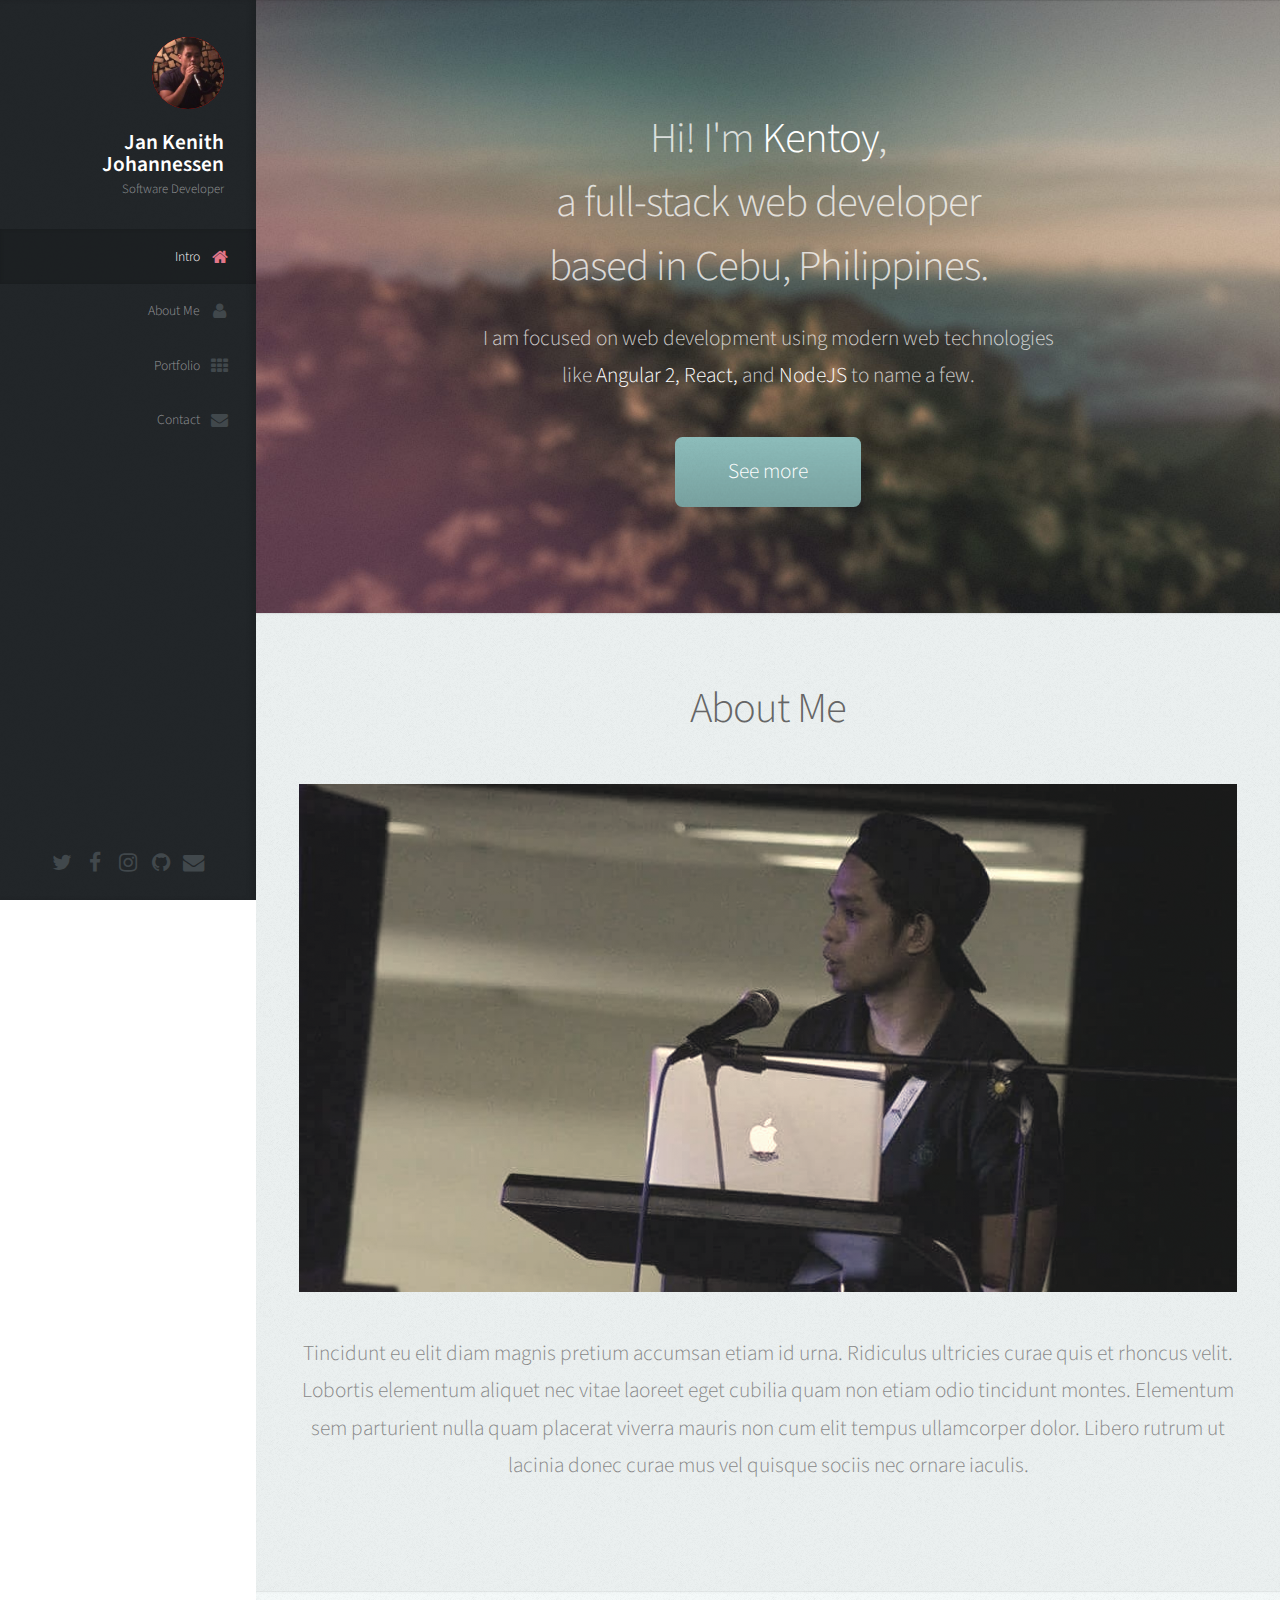
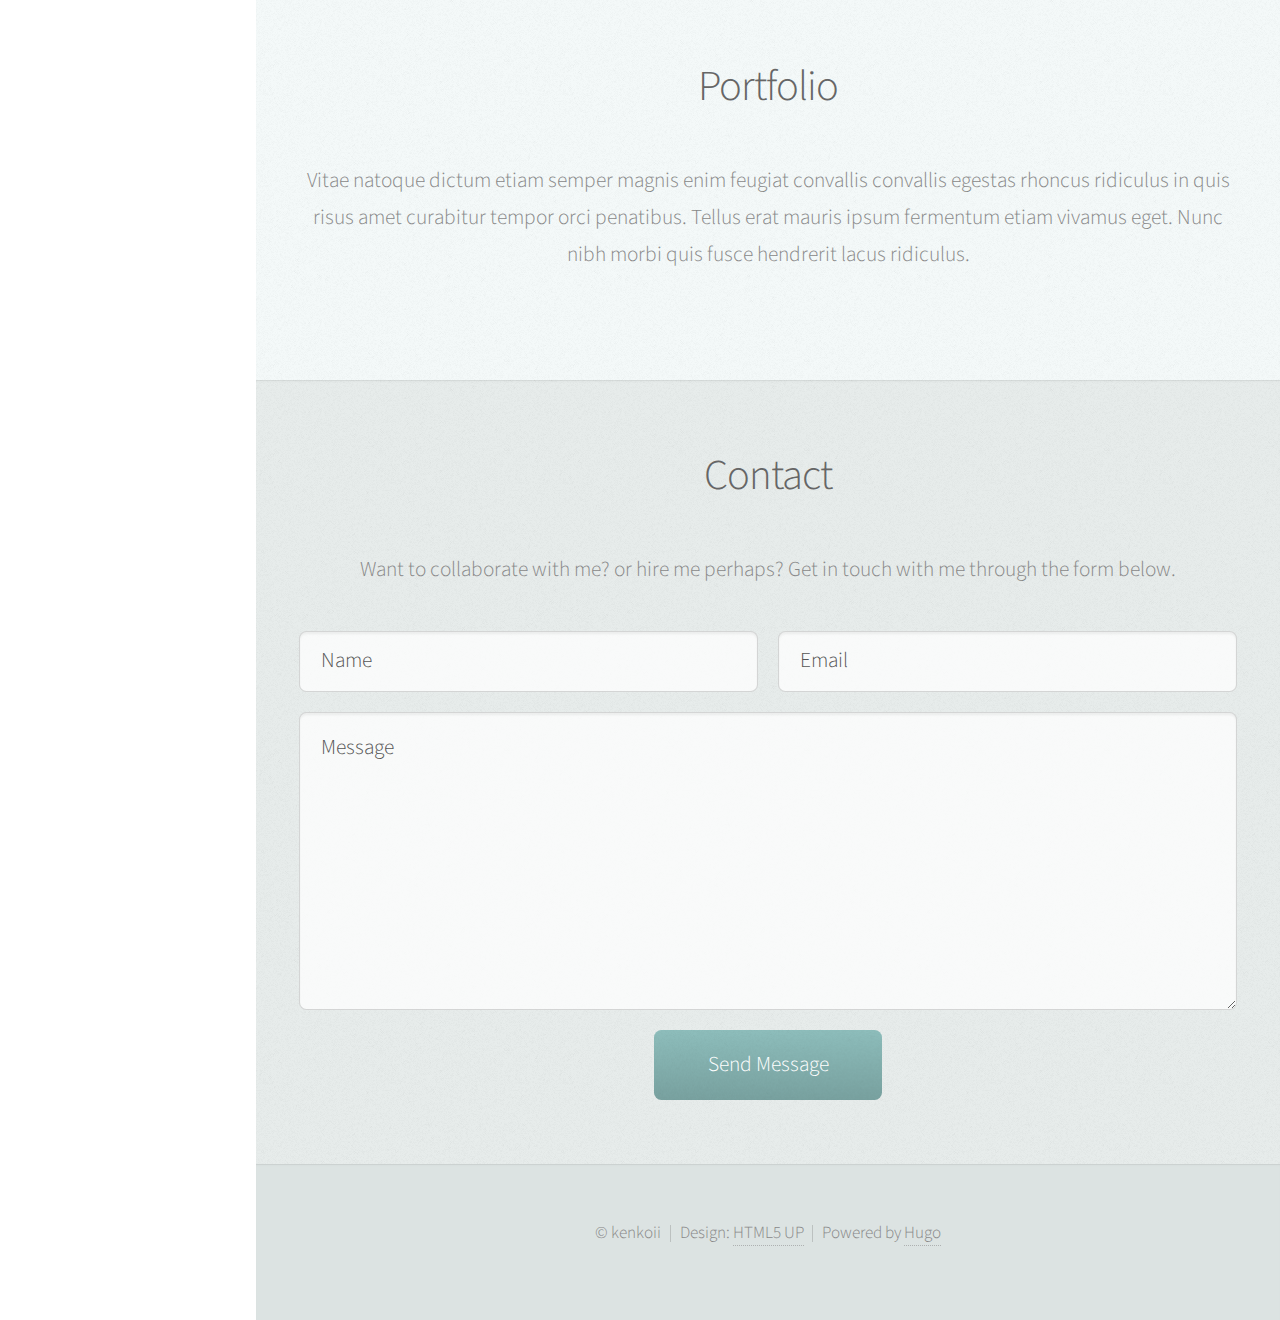
==== index.html @ 103a2506 "added views" ====
<!DOCTYPE HTML>

<html>
	<head>
	<meta name="generator" content="Hugo 0.21" />
		<title>Jan Kenith Johannessen</title>
		<meta charset="utf-8" />
		<meta name="viewport" content="width=device-width, initial-scale=1" />
		
		<link rel="stylesheet" href="/css/main.css" />
		
		
	</head>
	<body>

		
			<div id="header">

				<div class="top">

					
						<div id="logo">
							<span class="image avatar48"><img src="img/avatar.jpg" alt="" /></span>
							<h1 id="title">Jan Kenith Johannessen</h1>
							<p>Software Developer</p>
						</div>

					
						<nav id="nav">
							
							<ul>
								<li><a href="#top" id="top-link" class="skel-layers-ignoreHref"><span class="icon fa-home">Intro</span></a></li>
								<li><a href="#about" id="about-link" class="skel-layers-ignoreHref"><span class="icon fa-user">About Me</span></a></li>
								<li><a href="#portfolio" id="portfolio-link" class="skel-layers-ignoreHref"><span class="icon fa-th">Portfolio</span></a></li>
								<li><a href="#contact" id="contact-link" class="skel-layers-ignoreHref"><span class="icon fa-envelope">Contact</span></a></li>
								
							</ul>
						</nav>

				</div>

				<div class="bottom">

					
						<ul class="icons">
              
              <li><a href="https://www.twitter.com/kenkoii" class="icon fa-twitter"><span class="label">twitter</span></a></li>
              
              <li><a href="https://www.facebook.com/kenkoii" class="icon fa-facebook"><span class="label">facebook</span></a></li>
              
              <li><a href="https://www.instagram.com/kenkoii" class="icon fa-instagram"><span class="label">instagram</span></a></li>
              
              <li><a href="https://www.github.com/kenkoii" class="icon fa-github"><span class="label">github</span></a></li>
              
              <li><a href="mailto:jankenith.johannessen@gmail.com" class="icon fa-envelope"><span class="label">email</span></a></li>
              
						</ul>

				</div>

			</div>

		
			<div id="main">

				
					<section id="top" class="one dark cover">
						<div class="container">

							<header>
								<h2 class="alt">Hi! I'm <strong>Kentoy</strong>,<br />
								a full-stack web developer<br />
								based in Cebu, Philippines.</h2>
								<p>I am focused on web development using modern web technologies<br />
								like <strong>Angular 2, React,</strong> and <strong>NodeJS</strong> to name a few.</p>
							</header>

							<footer>
								<a href="#about" class="button scrolly">See more</a>
							</footer>

						</div>
					</section>


				
					<section id="about" class="three">
						<div class="container">

							<header>
								<h2>About Me</h2>
							</header>

							<a href="#" class="image featured filtered"><img src="img/about_temp.jpg" alt="" /></a>

							<p>Tincidunt eu elit diam magnis pretium accumsan etiam id urna. Ridiculus
							ultricies curae quis et rhoncus velit. Lobortis elementum aliquet nec vitae
							laoreet eget cubilia quam non etiam odio tincidunt montes. Elementum sem
							parturient nulla quam placerat viverra mauris non cum elit tempus ullamcorper
							dolor. Libero rutrum ut lacinia donec curae mus vel quisque sociis nec
							ornare iaculis.</p>

						</div>
					</section>					

				
					<section id="portfolio" class="two">
						<div class="container">

							<header>
								<h2>Portfolio</h2>
							</header>

							<p>Vitae natoque dictum etiam semper magnis enim feugiat convallis convallis
							egestas rhoncus ridiculus in quis risus amet curabitur tempor orci penatibus.
							Tellus erat mauris ipsum fermentum etiam vivamus eget. Nunc nibh morbi quis
							fusce hendrerit lacus ridiculus.</p>


              <div class="row">
                <div class="4u 12u$(mobile)">
                  
                </div>

                <div class="4u 12u$(mobile)">
                  
                </div>

                <div class="4u 12u$(mobile)">
                  
                </div>
              </div>


						</div>
					</section>


				
					<section id="contact" class="four">
						<div class="container">

							<header>
								<h2>Contact</h2>
							</header>

							<p>Want to collaborate with me? or hire me perhaps? Get in touch with me through the form below.</p>

							<form method="post" action="#">
								<div class="row">
									<div class="6u 12u$(mobile)"><input type="text" name="name" placeholder="Name" /></div>
									<div class="6u$ 12u$(mobile)"><input type="text" name="email" placeholder="Email" /></div>
									<div class="12u$">
										<textarea name="message" placeholder="Message"></textarea>
									</div>
									<div class="12u$">
										<input type="submit" value="Send Message" />
									</div>
								</div>
							</form>

						</div>
					</section>

			</div>

		
			<div id="footer">

				
					<ul class="copyright">
						<li>&copy; kenkoii</li><li>Design: <a href="http://html5up.net">HTML5 UP</a></li><li>Powered by <a href="https://gohugo.io/">Hugo</a></li>
					</ul>

			</div>

		
			<script src="/js/jquery.min.js"></script>
			<script src="/js/jquery.scrolly.min.js"></script>
			<script src="/js/jquery.scrollzer.min.js"></script>
			<script src="/js/skel.min.js"></script>
			<script src="/js/util.js"></script>
			
			<script src="/js/main.js"></script>

	</body>
</html>
---- css/main.css ----
@import url("font-awesome.min.css");
@import url("https://fonts.googleapis.com/css?family=Source+Sans+Pro:300,300italic,400,600");

/*
	Prologue by HTML5 UP
	html5up.net | @ajlkn
	Free for personal and commercial use under the CCA 3.0 license (html5up.net/license)
*/

/* Reset */

	html, body, div, span, applet, object, iframe, h1, h2, h3, h4, h5, h6, p, blockquote, pre, a, abbr, acronym, address, big, cite, code, del, dfn, em, img, ins, kbd, q, s, samp, small, strike, strong, sub, sup, tt, var, b, u, i, center, dl, dt, dd, ol, ul, li, fieldset, form, label, legend, table, caption, tbody, tfoot, thead, tr, th, td, article, aside, canvas, details, embed, figure, figcaption, footer, header, hgroup, menu, nav, output, ruby, section, summary, time, mark, audio, video {
		margin: 0;
		padding: 0;
		border: 0;
		font-size: 100%;
		font: inherit;
		vertical-align: baseline;
	}

	article, aside, details, figcaption, figure, footer, header, hgroup, menu, nav, section {
		display: block;
	}

	body {
		line-height: 1;
	}

	ol, ul {
		list-style: none;
	}

	blockquote, q {
		quotes: none;
	}

	blockquote:before, blockquote:after, q:before, q:after {
		content: '';
		content: none;
	}

	table {
		border-collapse: collapse;
		border-spacing: 0;
	}

	body {
		-webkit-text-size-adjust: none;
	}

/* Box Model */

	*, *:before, *:after {
		-moz-box-sizing: border-box;
		-webkit-box-sizing: border-box;
		box-sizing: border-box;
	}

/* Containers */

	.container {
		margin-left: auto;
		margin-right: auto;
	}

	.container.\31 25\25 {
		width: 100%;
		max-width: 1750px;
		min-width: 1400px;
	}

	.container.\37 5\25 {
		width: 1050px;
	}

	.container.\35 0\25 {
		width: 700px;
	}

	.container.\32 5\25 {
		width: 350px;
	}

	.container {
		width: 1400px;
	}

	@media screen and (min-width: 961px) and (max-width: 1880px) {

		.container.\31 25\25 {
			width: 100%;
			max-width: 1500px;
			min-width: 1200px;
		}

		.container.\37 5\25 {
			width: 900px;
		}

		.container.\35 0\25 {
			width: 600px;
		}

		.container.\32 5\25 {
			width: 300px;
		}

		.container {
			width: 1200px;
		}

	}

	@media screen and (min-width: 961px) and (max-width: 1620px) {

		.container.\31 25\25 {
			width: 100%;
			max-width: 1200px;
			min-width: 960px;
		}

		.container.\37 5\25 {
			width: 720px;
		}

		.container.\35 0\25 {
			width: 480px;
		}

		.container.\32 5\25 {
			width: 240px;
		}

		.container {
			width: 960px;
		}

	}

	@media screen and (min-width: 961px) and (max-width: 1320px) {

		.container.\31 25\25 {
			width: 100%;
			max-width: 125%;
			min-width: 100%;
		}

		.container.\37 5\25 {
			width: 75%;
		}

		.container.\35 0\25 {
			width: 50%;
		}

		.container.\32 5\25 {
			width: 25%;
		}

		.container {
			width: 100%;
		}

	}

	@media screen and (max-width: 960px) {

		.container.\31 25\25 {
			width: 100%;
			max-width: 125%;
			min-width: 100%;
		}

		.container.\37 5\25 {
			width: 75%;
		}

		.container.\35 0\25 {
			width: 50%;
		}

		.container.\32 5\25 {
			width: 25%;
		}

		.container {
			width: 100%;
		}

	}

	@media screen and (max-width: 736px) {

		.container.\31 25\25 {
			width: 100%;
			max-width: 125%;
			min-width: 100%;
		}

		.container.\37 5\25 {
			width: 75%;
		}

		.container.\35 0\25 {
			width: 50%;
		}

		.container.\32 5\25 {
			width: 25%;
		}

		.container {
			width: 100% !important;
		}

	}

/* Grid */

	.row {
		border-bottom: solid 1px transparent;
		-moz-box-sizing: border-box;
		-webkit-box-sizing: border-box;
		box-sizing: border-box;
	}

	.row > * {
		float: left;
		-moz-box-sizing: border-box;
		-webkit-box-sizing: border-box;
		box-sizing: border-box;
	}

	.row:after, .row:before {
		content: '';
		display: block;
		clear: both;
		height: 0;
	}

	.row.uniform > * > :first-child {
		margin-top: 0;
	}

	.row.uniform > * > :last-child {
		margin-bottom: 0;
	}

	.row.\30 \25 > * {
		padding: 0px 0 0 0px;
	}

	.row.\30 \25 {
		margin: 0px 0 -1px 0px;
	}

	.row.uniform.\30 \25 > * {
		padding: 0px 0 0 0px;
	}

	.row.uniform.\30 \25 {
		margin: 0px 0 -1px 0px;
	}

	.row > * {
		padding: 40px 0 0 40px;
	}

	.row {
		margin: -40px 0 -1px -40px;
	}

	.row.uniform > * {
		padding: 40px 0 0 40px;
	}

	.row.uniform {
		margin: -40px 0 -1px -40px;
	}

	.row.\32 00\25 > * {
		padding: 80px 0 0 80px;
	}

	.row.\32 00\25 {
		margin: -80px 0 -1px -80px;
	}

	.row.uniform.\32 00\25 > * {
		padding: 80px 0 0 80px;
	}

	.row.uniform.\32 00\25 {
		margin: -80px 0 -1px -80px;
	}

	.row.\31 50\25 > * {
		padding: 60px 0 0 60px;
	}

	.row.\31 50\25 {
		margin: -60px 0 -1px -60px;
	}

	.row.uniform.\31 50\25 > * {
		padding: 60px 0 0 60px;
	}

	.row.uniform.\31 50\25 {
		margin: -60px 0 -1px -60px;
	}

	.row.\35 0\25 > * {
		padding: 20px 0 0 20px;
	}

	.row.\35 0\25 {
		margin: -20px 0 -1px -20px;
	}

	.row.uniform.\35 0\25 > * {
		padding: 20px 0 0 20px;
	}

	.row.uniform.\35 0\25 {
		margin: -20px 0 -1px -20px;
	}

	.row.\32 5\25 > * {
		padding: 10px 0 0 10px;
	}

	.row.\32 5\25 {
		margin: -10px 0 -1px -10px;
	}

	.row.uniform.\32 5\25 > * {
		padding: 10px 0 0 10px;
	}

	.row.uniform.\32 5\25 {
		margin: -10px 0 -1px -10px;
	}

	.\31 2u, .\31 2u\24 {
		width: 100%;
		clear: none;
		margin-left: 0;
	}

	.\31 1u, .\31 1u\24 {
		width: 91.6666666667%;
		clear: none;
		margin-left: 0;
	}

	.\31 0u, .\31 0u\24 {
		width: 83.3333333333%;
		clear: none;
		margin-left: 0;
	}

	.\39 u, .\39 u\24 {
		width: 75%;
		clear: none;
		margin-left: 0;
	}

	.\38 u, .\38 u\24 {
		width: 66.6666666667%;
		clear: none;
		margin-left: 0;
	}

	.\37 u, .\37 u\24 {
		width: 58.3333333333%;
		clear: none;
		margin-left: 0;
	}

	.\36 u, .\36 u\24 {
		width: 50%;
		clear: none;
		margin-left: 0;
	}

	.\35 u, .\35 u\24 {
		width: 41.6666666667%;
		clear: none;
		margin-left: 0;
	}

	.\34 u, .\34 u\24 {
		width: 33.3333333333%;
		clear: none;
		margin-left: 0;
	}

	.\33 u, .\33 u\24 {
		width: 25%;
		clear: none;
		margin-left: 0;
	}

	.\32 u, .\32 u\24 {
		width: 16.6666666667%;
		clear: none;
		margin-left: 0;
	}

	.\31 u, .\31 u\24 {
		width: 8.3333333333%;
		clear: none;
		margin-left: 0;
	}

	.\31 2u\24 + *,
	.\31 1u\24 + *,
	.\31 0u\24 + *,
	.\39 u\24 + *,
	.\38 u\24 + *,
	.\37 u\24 + *,
	.\36 u\24 + *,
	.\35 u\24 + *,
	.\34 u\24 + *,
	.\33 u\24 + *,
	.\32 u\24 + *,
	.\31 u\24 + * {
		clear: left;
	}

	.\-11u {
		margin-left: 91.66667%;
	}

	.\-10u {
		margin-left: 83.33333%;
	}

	.\-9u {
		margin-left: 75%;
	}

	.\-8u {
		margin-left: 66.66667%;
	}

	.\-7u {
		margin-left: 58.33333%;
	}

	.\-6u {
		margin-left: 50%;
	}

	.\-5u {
		margin-left: 41.66667%;
	}

	.\-4u {
		margin-left: 33.33333%;
	}

	.\-3u {
		margin-left: 25%;
	}

	.\-2u {
		margin-left: 16.66667%;
	}

	.\-1u {
		margin-left: 8.33333%;
	}

	@media screen and (min-width: 961px) and (max-width: 1880px) {

		.row > * {
			padding: 40px 0 0 40px;
		}

		.row {
			margin: -40px 0 -1px -40px;
		}

		.row.uniform > * {
			padding: 40px 0 0 40px;
		}

		.row.uniform {
			margin: -40px 0 -1px -40px;
		}

		.row.\32 00\25 > * {
			padding: 80px 0 0 80px;
		}

		.row.\32 00\25 {
			margin: -80px 0 -1px -80px;
		}

		.row.uniform.\32 00\25 > * {
			padding: 80px 0 0 80px;
		}

		.row.uniform.\32 00\25 {
			margin: -80px 0 -1px -80px;
		}

		.row.\31 50\25 > * {
			padding: 60px 0 0 60px;
		}

		.row.\31 50\25 {
			margin: -60px 0 -1px -60px;
		}

		.row.uniform.\31 50\25 > * {
			padding: 60px 0 0 60px;
		}

		.row.uniform.\31 50\25 {
			margin: -60px 0 -1px -60px;
		}

		.row.\35 0\25 > * {
			padding: 20px 0 0 20px;
		}

		.row.\35 0\25 {
			margin: -20px 0 -1px -20px;
		}

		.row.uniform.\35 0\25 > * {
			padding: 20px 0 0 20px;
		}

		.row.uniform.\35 0\25 {
			margin: -20px 0 -1px -20px;
		}

		.row.\32 5\25 > * {
			padding: 10px 0 0 10px;
		}

		.row.\32 5\25 {
			margin: -10px 0 -1px -10px;
		}

		.row.uniform.\32 5\25 > * {
			padding: 10px 0 0 10px;
		}

		.row.uniform.\32 5\25 {
			margin: -10px 0 -1px -10px;
		}

		.\31 2u\28wide\29, .\31 2u\24\28wide\29 {
			width: 100%;
			clear: none;
			margin-left: 0;
		}

		.\31 1u\28wide\29, .\31 1u\24\28wide\29 {
			width: 91.6666666667%;
			clear: none;
			margin-left: 0;
		}

		.\31 0u\28wide\29, .\31 0u\24\28wide\29 {
			width: 83.3333333333%;
			clear: none;
			margin-left: 0;
		}

		.\39 u\28wide\29, .\39 u\24\28wide\29 {
			width: 75%;
			clear: none;
			margin-left: 0;
		}

		.\38 u\28wide\29, .\38 u\24\28wide\29 {
			width: 66.6666666667%;
			clear: none;
			margin-left: 0;
		}

		.\37 u\28wide\29, .\37 u\24\28wide\29 {
			width: 58.3333333333%;
			clear: none;
			margin-left: 0;
		}

		.\36 u\28wide\29, .\36 u\24\28wide\29 {
			width: 50%;
			clear: none;
			margin-left: 0;
		}

		.\35 u\28wide\29, .\35 u\24\28wide\29 {
			width: 41.6666666667%;
			clear: none;
			margin-left: 0;
		}

		.\34 u\28wide\29, .\34 u\24\28wide\29 {
			width: 33.3333333333%;
			clear: none;
			margin-left: 0;
		}

		.\33 u\28wide\29, .\33 u\24\28wide\29 {
			width: 25%;
			clear: none;
			margin-left: 0;
		}

		.\32 u\28wide\29, .\32 u\24\28wide\29 {
			width: 16.6666666667%;
			clear: none;
			margin-left: 0;
		}

		.\31 u\28wide\29, .\31 u\24\28wide\29 {
			width: 8.3333333333%;
			clear: none;
			margin-left: 0;
		}

		.\31 2u\24\28wide\29 + *,
		.\31 1u\24\28wide\29 + *,
		.\31 0u\24\28wide\29 + *,
		.\39 u\24\28wide\29 + *,
		.\38 u\24\28wide\29 + *,
		.\37 u\24\28wide\29 + *,
		.\36 u\24\28wide\29 + *,
		.\35 u\24\28wide\29 + *,
		.\34 u\24\28wide\29 + *,
		.\33 u\24\28wide\29 + *,
		.\32 u\24\28wide\29 + *,
		.\31 u\24\28wide\29 + * {
			clear: left;
		}

		.\-11u\28wide\29 {
			margin-left: 91.66667%;
		}

		.\-10u\28wide\29 {
			margin-left: 83.33333%;
		}

		.\-9u\28wide\29 {
			margin-left: 75%;
		}

		.\-8u\28wide\29 {
			margin-left: 66.66667%;
		}

		.\-7u\28wide\29 {
			margin-left: 58.33333%;
		}

		.\-6u\28wide\29 {
			margin-left: 50%;
		}

		.\-5u\28wide\29 {
			margin-left: 41.66667%;
		}

		.\-4u\28wide\29 {
			margin-left: 33.33333%;
		}

		.\-3u\28wide\29 {
			margin-left: 25%;
		}

		.\-2u\28wide\29 {
			margin-left: 16.66667%;
		}

		.\-1u\28wide\29 {
			margin-left: 8.33333%;
		}

	}

	@media screen and (min-width: 961px) and (max-width: 1620px) {

		.row > * {
			padding: 40px 0 0 40px;
		}

		.row {
			margin: -40px 0 -1px -40px;
		}

		.row.uniform > * {
			padding: 40px 0 0 40px;
		}

		.row.uniform {
			margin: -40px 0 -1px -40px;
		}

		.row.\32 00\25 > * {
			padding: 80px 0 0 80px;
		}

		.row.\32 00\25 {
			margin: -80px 0 -1px -80px;
		}

		.row.uniform.\32 00\25 > * {
			padding: 80px 0 0 80px;
		}

		.row.uniform.\32 00\25 {
			margin: -80px 0 -1px -80px;
		}

		.row.\31 50\25 > * {
			padding: 60px 0 0 60px;
		}

		.row.\31 50\25 {
			margin: -60px 0 -1px -60px;
		}

		.row.uniform.\31 50\25 > * {
			padding: 60px 0 0 60px;
		}

		.row.uniform.\31 50\25 {
			margin: -60px 0 -1px -60px;
		}

		.row.\35 0\25 > * {
			padding: 20px 0 0 20px;
		}

		.row.\35 0\25 {
			margin: -20px 0 -1px -20px;
		}

		.row.uniform.\35 0\25 > * {
			padding: 20px 0 0 20px;
		}

		.row.uniform.\35 0\25 {
			margin: -20px 0 -1px -20px;
		}

		.row.\32 5\25 > * {
			padding: 10px 0 0 10px;
		}

		.row.\32 5\25 {
			margin: -10px 0 -1px -10px;
		}

		.row.uniform.\32 5\25 > * {
			padding: 10px 0 0 10px;
		}

		.row.uniform.\32 5\25 {
			margin: -10px 0 -1px -10px;
		}

		.\31 2u\28normal\29, .\31 2u\24\28normal\29 {
			width: 100%;
			clear: none;
			margin-left: 0;
		}

		.\31 1u\28normal\29, .\31 1u\24\28normal\29 {
			width: 91.6666666667%;
			clear: none;
			margin-left: 0;
		}

		.\31 0u\28normal\29, .\31 0u\24\28normal\29 {
			width: 83.3333333333%;
			clear: none;
			margin-left: 0;
		}

		.\39 u\28normal\29, .\39 u\24\28normal\29 {
			width: 75%;
			clear: none;
			margin-left: 0;
		}

		.\38 u\28normal\29, .\38 u\24\28normal\29 {
			width: 66.6666666667%;
			clear: none;
			margin-left: 0;
		}

		.\37 u\28normal\29, .\37 u\24\28normal\29 {
			width: 58.3333333333%;
			clear: none;
			margin-left: 0;
		}

		.\36 u\28normal\29, .\36 u\24\28normal\29 {
			width: 50%;
			clear: none;
			margin-left: 0;
		}

		.\35 u\28normal\29, .\35 u\24\28normal\29 {
			width: 41.6666666667%;
			clear: none;
			margin-left: 0;
		}

		.\34 u\28normal\29, .\34 u\24\28normal\29 {
			width: 33.3333333333%;
			clear: none;
			margin-left: 0;
		}

		.\33 u\28normal\29, .\33 u\24\28normal\29 {
			width: 25%;
			clear: none;
			margin-left: 0;
		}

		.\32 u\28normal\29, .\32 u\24\28normal\29 {
			width: 16.6666666667%;
			clear: none;
			margin-left: 0;
		}

		.\31 u\28normal\29, .\31 u\24\28normal\29 {
			width: 8.3333333333%;
			clear: none;
			margin-left: 0;
		}

		.\31 2u\24\28normal\29 + *,
		.\31 1u\24\28normal\29 + *,
		.\31 0u\24\28normal\29 + *,
		.\39 u\24\28normal\29 + *,
		.\38 u\24\28normal\29 + *,
		.\37 u\24\28normal\29 + *,
		.\36 u\24\28normal\29 + *,
		.\35 u\24\28normal\29 + *,
		.\34 u\24\28normal\29 + *,
		.\33 u\24\28normal\29 + *,
		.\32 u\24\28normal\29 + *,
		.\31 u\24\28normal\29 + * {
			clear: left;
		}

		.\-11u\28normal\29 {
			margin-left: 91.66667%;
		}

		.\-10u\28normal\29 {
			margin-left: 83.33333%;
		}

		.\-9u\28normal\29 {
			margin-left: 75%;
		}

		.\-8u\28normal\29 {
			margin-left: 66.66667%;
		}

		.\-7u\28normal\29 {
			margin-left: 58.33333%;
		}

		.\-6u\28normal\29 {
			margin-left: 50%;
		}

		.\-5u\28normal\29 {
			margin-left: 41.66667%;
		}

		.\-4u\28normal\29 {
			margin-left: 33.33333%;
		}

		.\-3u\28normal\29 {
			margin-left: 25%;
		}

		.\-2u\28normal\29 {
			margin-left: 16.66667%;
		}

		.\-1u\28normal\29 {
			margin-left: 8.33333%;
		}

	}

	@media screen and (min-width: 961px) and (max-width: 1320px) {

		.row > * {
			padding: 20px 0 0 20px;
		}

		.row {
			margin: -20px 0 -1px -20px;
		}

		.row.uniform > * {
			padding: 20px 0 0 20px;
		}

		.row.uniform {
			margin: -20px 0 -1px -20px;
		}

		.row.\32 00\25 > * {
			padding: 40px 0 0 40px;
		}

		.row.\32 00\25 {
			margin: -40px 0 -1px -40px;
		}

		.row.uniform.\32 00\25 > * {
			padding: 40px 0 0 40px;
		}

		.row.uniform.\32 00\25 {
			margin: -40px 0 -1px -40px;
		}

		.row.\31 50\25 > * {
			padding: 30px 0 0 30px;
		}

		.row.\31 50\25 {
			margin: -30px 0 -1px -30px;
		}

		.row.uniform.\31 50\25 > * {
			padding: 30px 0 0 30px;
		}

		.row.uniform.\31 50\25 {
			margin: -30px 0 -1px -30px;
		}

		.row.\35 0\25 > * {
			padding: 10px 0 0 10px;
		}

		.row.\35 0\25 {
			margin: -10px 0 -1px -10px;
		}

		.row.uniform.\35 0\25 > * {
			padding: 10px 0 0 10px;
		}

		.row.uniform.\35 0\25 {
			margin: -10px 0 -1px -10px;
		}

		.row.\32 5\25 > * {
			padding: 5px 0 0 5px;
		}

		.row.\32 5\25 {
			margin: -5px 0 -1px -5px;
		}

		.row.uniform.\32 5\25 > * {
			padding: 5px 0 0 5px;
		}

		.row.uniform.\32 5\25 {
			margin: -5px 0 -1px -5px;
		}

		.\31 2u\28narrow\29, .\31 2u\24\28narrow\29 {
			width: 100%;
			clear: none;
			margin-left: 0;
		}

		.\31 1u\28narrow\29, .\31 1u\24\28narrow\29 {
			width: 91.6666666667%;
			clear: none;
			margin-left: 0;
		}

		.\31 0u\28narrow\29, .\31 0u\24\28narrow\29 {
			width: 83.3333333333%;
			clear: none;
			margin-left: 0;
		}

		.\39 u\28narrow\29, .\39 u\24\28narrow\29 {
			width: 75%;
			clear: none;
			margin-left: 0;
		}

		.\38 u\28narrow\29, .\38 u\24\28narrow\29 {
			width: 66.6666666667%;
			clear: none;
			margin-left: 0;
		}

		.\37 u\28narrow\29, .\37 u\24\28narrow\29 {
			width: 58.3333333333%;
			clear: none;
			margin-left: 0;
		}

		.\36 u\28narrow\29, .\36 u\24\28narrow\29 {
			width: 50%;
			clear: none;
			margin-left: 0;
		}

		.\35 u\28narrow\29, .\35 u\24\28narrow\29 {
			width: 41.6666666667%;
			clear: none;
			margin-left: 0;
		}

		.\34 u\28narrow\29, .\34 u\24\28narrow\29 {
			width: 33.3333333333%;
			clear: none;
			margin-left: 0;
		}

		.\33 u\28narrow\29, .\33 u\24\28narrow\29 {
			width: 25%;
			clear: none;
			margin-left: 0;
		}

		.\32 u\28narrow\29, .\32 u\24\28narrow\29 {
			width: 16.6666666667%;
			clear: none;
			margin-left: 0;
		}

		.\31 u\28narrow\29, .\31 u\24\28narrow\29 {
			width: 8.3333333333%;
			clear: none;
			margin-left: 0;
		}

		.\31 2u\24\28narrow\29 + *,
		.\31 1u\24\28narrow\29 + *,
		.\31 0u\24\28narrow\29 + *,
		.\39 u\24\28narrow\29 + *,
		.\38 u\24\28narrow\29 + *,
		.\37 u\24\28narrow\29 + *,
		.\36 u\24\28narrow\29 + *,
		.\35 u\24\28narrow\29 + *,
		.\34 u\24\28narrow\29 + *,
		.\33 u\24\28narrow\29 + *,
		.\32 u\24\28narrow\29 + *,
		.\31 u\24\28narrow\29 + * {
			clear: left;
		}

		.\-11u\28narrow\29 {
			margin-left: 91.66667%;
		}

		.\-10u\28narrow\29 {
			margin-left: 83.33333%;
		}

		.\-9u\28narrow\29 {
			margin-left: 75%;
		}

		.\-8u\28narrow\29 {
			margin-left: 66.66667%;
		}

		.\-7u\28narrow\29 {
			margin-left: 58.33333%;
		}

		.\-6u\28narrow\29 {
			margin-left: 50%;
		}

		.\-5u\28narrow\29 {
			margin-left: 41.66667%;
		}

		.\-4u\28narrow\29 {
			margin-left: 33.33333%;
		}

		.\-3u\28narrow\29 {
			margin-left: 25%;
		}

		.\-2u\28narrow\29 {
			margin-left: 16.66667%;
		}

		.\-1u\28narrow\29 {
			margin-left: 8.33333%;
		}

	}

	@media screen and (max-width: 960px) {

		.row > * {
			padding: 20px 0 0 20px;
		}

		.row {
			margin: -20px 0 -1px -20px;
		}

		.row.uniform > * {
			padding: 20px 0 0 20px;
		}

		.row.uniform {
			margin: -20px 0 -1px -20px;
		}

		.row.\32 00\25 > * {
			padding: 40px 0 0 40px;
		}

		.row.\32 00\25 {
			margin: -40px 0 -1px -40px;
		}

		.row.uniform.\32 00\25 > * {
			padding: 40px 0 0 40px;
		}

		.row.uniform.\32 00\25 {
			margin: -40px 0 -1px -40px;
		}

		.row.\31 50\25 > * {
			padding: 30px 0 0 30px;
		}

		.row.\31 50\25 {
			margin: -30px 0 -1px -30px;
		}

		.row.uniform.\31 50\25 > * {
			padding: 30px 0 0 30px;
		}

		.row.uniform.\31 50\25 {
			margin: -30px 0 -1px -30px;
		}

		.row.\35 0\25 > * {
			padding: 10px 0 0 10px;
		}

		.row.\35 0\25 {
			margin: -10px 0 -1px -10px;
		}

		.row.uniform.\35 0\25 > * {
			padding: 10px 0 0 10px;
		}

		.row.uniform.\35 0\25 {
			margin: -10px 0 -1px -10px;
		}

		.row.\32 5\25 > * {
			padding: 5px 0 0 5px;
		}

		.row.\32 5\25 {
			margin: -5px 0 -1px -5px;
		}

		.row.uniform.\32 5\25 > * {
			padding: 5px 0 0 5px;
		}

		.row.uniform.\32 5\25 {
			margin: -5px 0 -1px -5px;
		}

		.\31 2u\28narrower\29, .\31 2u\24\28narrower\29 {
			width: 100%;
			clear: none;
			margin-left: 0;
		}

		.\31 1u\28narrower\29, .\31 1u\24\28narrower\29 {
			width: 91.6666666667%;
			clear: none;
			margin-left: 0;
		}

		.\31 0u\28narrower\29, .\31 0u\24\28narrower\29 {
			width: 83.3333333333%;
			clear: none;
			margin-left: 0;
		}

		.\39 u\28narrower\29, .\39 u\24\28narrower\29 {
			width: 75%;
			clear: none;
			margin-left: 0;
		}

		.\38 u\28narrower\29, .\38 u\24\28narrower\29 {
			width: 66.6666666667%;
			clear: none;
			margin-left: 0;
		}

		.\37 u\28narrower\29, .\37 u\24\28narrower\29 {
			width: 58.3333333333%;
			clear: none;
			margin-left: 0;
		}

		.\36 u\28narrower\29, .\36 u\24\28narrower\29 {
			width: 50%;
			clear: none;
			margin-left: 0;
		}

		.\35 u\28narrower\29, .\35 u\24\28narrower\29 {
			width: 41.6666666667%;
			clear: none;
			margin-left: 0;
		}

		.\34 u\28narrower\29, .\34 u\24\28narrower\29 {
			width: 33.3333333333%;
			clear: none;
			margin-left: 0;
		}

		.\33 u\28narrower\29, .\33 u\24\28narrower\29 {
			width: 25%;
			clear: none;
			margin-left: 0;
		}

		.\32 u\28narrower\29, .\32 u\24\28narrower\29 {
			width: 16.6666666667%;
			clear: none;
			margin-left: 0;
		}

		.\31 u\28narrower\29, .\31 u\24\28narrower\29 {
			width: 8.3333333333%;
			clear: none;
			margin-left: 0;
		}

		.\31 2u\24\28narrower\29 + *,
		.\31 1u\24\28narrower\29 + *,
		.\31 0u\24\28narrower\29 + *,
		.\39 u\24\28narrower\29 + *,
		.\38 u\24\28narrower\29 + *,
		.\37 u\24\28narrower\29 + *,
		.\36 u\24\28narrower\29 + *,
		.\35 u\24\28narrower\29 + *,
		.\34 u\24\28narrower\29 + *,
		.\33 u\24\28narrower\29 + *,
		.\32 u\24\28narrower\29 + *,
		.\31 u\24\28narrower\29 + * {
			clear: left;
		}

		.\-11u\28narrower\29 {
			margin-left: 91.66667%;
		}

		.\-10u\28narrower\29 {
			margin-left: 83.33333%;
		}

		.\-9u\28narrower\29 {
			margin-left: 75%;
		}

		.\-8u\28narrower\29 {
			margin-left: 66.66667%;
		}

		.\-7u\28narrower\29 {
			margin-left: 58.33333%;
		}

		.\-6u\28narrower\29 {
			margin-left: 50%;
		}

		.\-5u\28narrower\29 {
			margin-left: 41.66667%;
		}

		.\-4u\28narrower\29 {
			margin-left: 33.33333%;
		}

		.\-3u\28narrower\29 {
			margin-left: 25%;
		}

		.\-2u\28narrower\29 {
			margin-left: 16.66667%;
		}

		.\-1u\28narrower\29 {
			margin-left: 8.33333%;
		}

	}

	@media screen and (max-width: 736px) {

		.row > * {
			padding: 20px 0 0 20px;
		}

		.row {
			margin: -20px 0 -1px -20px;
		}

		.row.uniform > * {
			padding: 20px 0 0 20px;
		}

		.row.uniform {
			margin: -20px 0 -1px -20px;
		}

		.row.\32 00\25 > * {
			padding: 40px 0 0 40px;
		}

		.row.\32 00\25 {
			margin: -40px 0 -1px -40px;
		}

		.row.uniform.\32 00\25 > * {
			padding: 40px 0 0 40px;
		}

		.row.uniform.\32 00\25 {
			margin: -40px 0 -1px -40px;
		}

		.row.\31 50\25 > * {
			padding: 30px 0 0 30px;
		}

		.row.\31 50\25 {
			margin: -30px 0 -1px -30px;
		}

		.row.uniform.\31 50\25 > * {
			padding: 30px 0 0 30px;
		}

		.row.uniform.\31 50\25 {
			margin: -30px 0 -1px -30px;
		}

		.row.\35 0\25 > * {
			padding: 10px 0 0 10px;
		}

		.row.\35 0\25 {
			margin: -10px 0 -1px -10px;
		}

		.row.uniform.\35 0\25 > * {
			padding: 10px 0 0 10px;
		}

		.row.uniform.\35 0\25 {
			margin: -10px 0 -1px -10px;
		}

		.row.\32 5\25 > * {
			padding: 5px 0 0 5px;
		}

		.row.\32 5\25 {
			margin: -5px 0 -1px -5px;
		}

		.row.uniform.\32 5\25 > * {
			padding: 5px 0 0 5px;
		}

		.row.uniform.\32 5\25 {
			margin: -5px 0 -1px -5px;
		}

		.\31 2u\28mobile\29, .\31 2u\24\28mobile\29 {
			width: 100%;
			clear: none;
			margin-left: 0;
		}

		.\31 1u\28mobile\29, .\31 1u\24\28mobile\29 {
			width: 91.6666666667%;
			clear: none;
			margin-left: 0;
		}

		.\31 0u\28mobile\29, .\31 0u\24\28mobile\29 {
			width: 83.3333333333%;
			clear: none;
			margin-left: 0;
		}

		.\39 u\28mobile\29, .\39 u\24\28mobile\29 {
			width: 75%;
			clear: none;
			margin-left: 0;
		}

		.\38 u\28mobile\29, .\38 u\24\28mobile\29 {
			width: 66.6666666667%;
			clear: none;
			margin-left: 0;
		}

		.\37 u\28mobile\29, .\37 u\24\28mobile\29 {
			width: 58.3333333333%;
			clear: none;
			margin-left: 0;
		}

		.\36 u\28mobile\29, .\36 u\24\28mobile\29 {
			width: 50%;
			clear: none;
			margin-left: 0;
		}

		.\35 u\28mobile\29, .\35 u\24\28mobile\29 {
			width: 41.6666666667%;
			clear: none;
			margin-left: 0;
		}

		.\34 u\28mobile\29, .\34 u\24\28mobile\29 {
			width: 33.3333333333%;
			clear: none;
			margin-left: 0;
		}

		.\33 u\28mobile\29, .\33 u\24\28mobile\29 {
			width: 25%;
			clear: none;
			margin-left: 0;
		}

		.\32 u\28mobile\29, .\32 u\24\28mobile\29 {
			width: 16.6666666667%;
			clear: none;
			margin-left: 0;
		}

		.\31 u\28mobile\29, .\31 u\24\28mobile\29 {
			width: 8.3333333333%;
			clear: none;
			margin-left: 0;
		}

		.\31 2u\24\28mobile\29 + *,
		.\31 1u\24\28mobile\29 + *,
		.\31 0u\24\28mobile\29 + *,
		.\39 u\24\28mobile\29 + *,
		.\38 u\24\28mobile\29 + *,
		.\37 u\24\28mobile\29 + *,
		.\36 u\24\28mobile\29 + *,
		.\35 u\24\28mobile\29 + *,
		.\34 u\24\28mobile\29 + *,
		.\33 u\24\28mobile\29 + *,
		.\32 u\24\28mobile\29 + *,
		.\31 u\24\28mobile\29 + * {
			clear: left;
		}

		.\-11u\28mobile\29 {
			margin-left: 91.66667%;
		}

		.\-10u\28mobile\29 {
			margin-left: 83.33333%;
		}

		.\-9u\28mobile\29 {
			margin-left: 75%;
		}

		.\-8u\28mobile\29 {
			margin-left: 66.66667%;
		}

		.\-7u\28mobile\29 {
			margin-left: 58.33333%;
		}

		.\-6u\28mobile\29 {
			margin-left: 50%;
		}

		.\-5u\28mobile\29 {
			margin-left: 41.66667%;
		}

		.\-4u\28mobile\29 {
			margin-left: 33.33333%;
		}

		.\-3u\28mobile\29 {
			margin-left: 25%;
		}

		.\-2u\28mobile\29 {
			margin-left: 16.66667%;
		}

		.\-1u\28mobile\29 {
			margin-left: 8.33333%;
		}

	}

/* Basic */

	body {
		background: #fff;
		font-family: 'Source Sans Pro', sans-serif;
		font-size: 19pt;
		font-weight: 300;
		line-height: 1.75em;
		color: #888;
	}

		body.is-loading * {
			-moz-transition: none !important;
			-webkit-transition: none !important;
			-ms-transition: none !important;
			transition: none !important;
			-moz-animation: none !important;
			-webkit-animation: none !important;
			-ms-animation: none !important;
			animation: none !important;
		}

	input, textarea, select {
		font-family: 'Source Sans Pro', sans-serif;
		font-size: 19pt;
		font-weight: 300;
		line-height: 1.75em;
		color: #888;
	}

	h1, h2, h3, h4, h5, h6 {
		font-weight: 300;
		color: #666;
		line-height: 1.5em;
	}

	h1 a, h2 a, h3 a, h4 a, h5 a, h6 a {
		color: inherit;
		text-decoration: none;
	}

		h1 a strong, h2 a strong, h3 a strong, h4 a strong, h5 a strong, h6 a strong {
			color: #333;
		}

	h2 {
		font-size: 2em;
		letter-spacing: -1px;
	}

		h2.alt {
			color: #888;
		}

			h2.alt strong {
				color: #666;
			}

	h3 {
		font-size: 1.5em;
	}

	header {
		margin: 0 0 2em 0;
	}

		header > p {
			margin: 1em 0 0 0;
		}

	footer {
		margin: 2em 0 0 0;
	}

	strong, b {
		font-weight: 300;
		color: #666;
	}

	em, i {
		font-style: italic;
	}

	a {
		text-decoration: none;
		color: inherit;
		border-bottom: dotted 1px rgba(128, 128, 128, 0.5);
		-moz-transition: color 0.35s ease-in-out, border-bottom-color 0.35s ease-in-out;
		-webkit-transition: color 0.35s ease-in-out, border-bottom-color 0.35s ease-in-out;
		-ms-transition: color 0.35s ease-in-out, border-bottom-color 0.35s ease-in-out;
		transition: color 0.35s ease-in-out, border-bottom-color 0.35s ease-in-out;
		outline: 0;
	}

		a:hover {
			color: #E27689;
			border-bottom-color: rgba(255, 255, 255, 0);
		}

	sub {
		position: relative;
		top: 0.5em;
		font-size: 0.8em;
	}

	sup {
		position: relative;
		top: -0.5em;
		font-size: 0.8em;
	}

	hr {
		border: 0;
		border-top: solid 1px #ddd;
	}

	blockquote {
		border-left: solid 0.5em #ddd;
		padding: 1em 0 1em 2em;
		font-style: italic;
	}

	p, ul, ol, dl, table {
		margin-bottom: 2em;
	}

	br.clear {
		clear: both;
	}

/* Sections/Article */

	section, article {
		margin-bottom: 3em;
	}

		section > :last-child,
		section > .container, section:last-child, article > :last-child,
		article > .container, article:last-child {
			margin-bottom: 0;
		}

		.row > section, .row > article {
			margin-bottom: 0;
		}

/* Image */

	.image {
		display: inline-block;
		border: 0;
	}

		.image img {
			display: block;
			width: 100%;
		}

		.image.avatar48 {
			width: 72px;
			height: 72px;
			background: #f00;
			border-radius: 50%
		}

			.image.avatar48 img {
				width: 72px;
				height: 72px;
				border-radius: 50%
			}

		.image.fit {
			display: block;
			width: 100%;
		}

		.image.featured {
			display: block;
			width: 100%;
			margin: 0 0 2em 0;
		}

		.image.filtered {
			/*filter: opacity(.9);
      		-webkit-filter: opacity(.9);*/
			filter: contrast(1) saturate(1.3) sepia(.6) opacity(.9);
      		-webkit-filter: contrast(1) saturate(1.3) sepia(.6) opacity(.9);
		}

		.image.left {
			float: left;
			margin: 0 2em 2em 0;
		}

		.image.centered {
			display: block;
			margin: 0 0 2em 0;
		}

			.image.centered img {
				margin: 0 auto;
				width: auto;
			}

/* List */

	ul.default {
		list-style: disc;
		padding-left: 1em;
	}

		ul.default li {
			padding-left: 0.5em;
		}

	ul.icons {
		cursor: default;
	}

		ul.icons li {
			display: inline-block;
		}

		ul.icons a {
			display: inline-block;
			width: 2em;
			height: 2em;
			line-height: 2em;
			text-align: center;
			border: 0;
		}

	ol.default {
		list-style: decimal;
		padding-left: 1.25em;
	}

		ol.default li {
			padding-left: 0.25em;
		}

/* Form */

	form label {
		display: block;
		text-align: left;
		margin-bottom: 0.5em;
	}

	form input[type="text"],
	form input[type="email"],
	form input[type="password"],
	form select,
	form textarea {
		position: relative;
		-webkit-appearance: none;
		display: block;
		border: 0;
		outline: 0;
		background: #fff;
		background: rgba(255, 255, 255, 0.75);
		width: 100%;
		border-radius: 0.35em;
		padding: 0.75em 1em 0.75em 1em;
		box-shadow: inset 0 0.1em 0.1em 0 rgba(0, 0, 0, 0.05);
		border: solid 1px rgba(0, 0, 0, 0.15);
		-moz-transition: all 0.35s ease-in-out;
		-webkit-transition: all 0.35s ease-in-out;
		-ms-transition: all 0.35s ease-in-out;
		transition: all 0.35s ease-in-out;
	}

		form input[type="text"]:focus,
		form input[type="email"]:focus,
		form input[type="password"]:focus,
		form select:focus,
		form textarea:focus {
			box-shadow: 0 0 2px 1px #8ebebc;
			background: #fff;
		}

	form input[type="text"],
	form input[type="email"],
	form input[type="password"],
	form select {
		line-height: 1.25em;
	}

	form textarea {
		min-height: 14em;
	}

	form .formerize-placeholder {
		color: #555 !important;
	}

	form ::-webkit-input-placeholder {
		color: #555 !important;
	}

	form :-moz-placeholder {
		color: #555 !important;
	}

	form ::-moz-placeholder {
		color: #555 !important;
	}

	form :-ms-input-placeholder {
		color: #555 !important;
	}

	form ::-moz-focus-inner {
		border: 0;
	}

/* Table */

	table {
		width: 100%;
	}

		table.default {
			width: 100%;
			text-align: left;
		}

			table.default tbody tr:nth-child(2n+2) {
				background: #f4f4f4;
			}

			table.default td {
				padding: 0.5em 1em 0.5em 1em;
			}

			table.default th {
				text-align: left;
				padding: 0.5em 1em 0.5em 1em;
				color: #fff;
				background: #222729 url("images/overlay.png");
			}

			table.default thead {
				background: #444;
				color: #fff;
			}

			table.default tfoot {
				background: #eee;
			}

/* Button */

	input[type="button"],
	input[type="submit"],
	input[type="reset"],
	button,
	.button {
		position: relative;
		display: inline-block;
		border-radius: 0.35em;
		color: #fff !important;
		text-decoration: none;
		padding: 0.75em 2.5em 0.75em 2.5em;
		background-color: #8ebebc;
		border: 0;
		cursor: pointer;
		background-image: -moz-linear-gradient(top, rgba(0, 0, 0, 0), rgba(0, 0, 0, 0.15)), url("images/overlay.png");
		background-image: -webkit-linear-gradient(top, rgba(0, 0, 0, 0), rgba(0, 0, 0, 0.15)), url("images/overlay.png");
		background-image: -ms-linear-gradient(top, rgba(0, 0, 0, 0), rgba(0, 0, 0, 0.15)), url("images/overlay.png");
		background-image: linear-gradient(top, rgba(0, 0, 0, 0), rgba(0, 0, 0, 0.15)), url("images/overlay.png");
		-moz-transition: background-color 0.35s ease-in-out;
		-webkit-transition: background-color 0.35s ease-in-out;
		-ms-transition: background-color 0.35s ease-in-out;
		transition: background-color 0.35s ease-in-out;
	}

		input[type="button"]:hover,
		input[type="submit"]:hover,
		input[type="reset"]:hover,
		button:hover,
		.button:hover {
			background-color: #9ececc;
		}

		input[type="button"]:active,
		input[type="submit"]:active,
		input[type="reset"]:active,
		button:active,
		.button:active {
			background-color: #7eaeac;
		}

/* Item */

	.item {
		box-shadow: 0 0.05em 0.15em 0 rgba(0, 0, 0, 0.05);
		margin-bottom: 40px;
	}

		.item header {
			background: #fff;
			margin: 0;
			padding: 1em 0 1em 0;
			font-size: 0.8em;
		}

			.item header h3 {
				font-size: 1em;
			}

/* Icons */

	.icon {
		text-decoration: none;
	}

		.icon:before {
			display: inline-block;
			font-family: FontAwesome;
			font-size: 1.25em;
			text-decoration: none;
			font-style: normal;
			font-weight: normal;
			line-height: 1;
			-webkit-font-smoothing: antialiased;
			-moz-osx-font-smoothing: grayscale;
		}

		.icon > .label {
			display: none;
		}

/* Header */

	#header {
		display: -moz-flex;
		display: -webkit-flex;
		display: -ms-flex;
		display: flex;
		-moz-flex-direction: column;
		-webkit-flex-direction: column;
		-ms-flex-direction: column;
		flex-direction: column;
		-moz-justify-content: space-between;
		-webkit-justify-content: space-between;
		-ms-justify-content: space-between;
		justify-content: space-between;
		background: #222629 url("images/overlay.png");
		box-shadow: inset -0.25em 0 0.25em 0 rgba(0, 0, 0, 0.1);
		color: #fff;
		height: 100%;
		left: 0;
		overflow-y: auto;
		position: fixed;
		text-align: right;
		top: 0;
		width: 375px;
	}

		#header .top {
			-moz-flex-grow: 1;
			-webkit-flex-grow: 1;
			-ms-flex-grow: 1;
			flex-grow: 1;
		}

		#header .bottom {
			-moz-flex-shrink: 0;
			-webkit-flex-shrink: 0;
			-ms-flex-shrink: 0;
			flex-shrink: 0;
			padding: 1.5em 0 0.75em 0;
		}

			#header .bottom > :last-child {
				margin-bottom: 0;
			}

		#header .icons {
			font-size: 0.8em;
			text-align: center;
		}

			#header .icons a {
				color: #41484c;
				-moz-transition: color 0.35s ease-in-out;
				-webkit-transition: color 0.35s ease-in-out;
				-ms-transition: color 0.35s ease-in-out;
				transition: color 0.35s ease-in-out;
			}

				#header .icons a:hover {
					color: #fff;
				}

	#logo {
		position: relative;
		margin: 1.75em 1.5em 1.5em 1.5em;
		min-height: 48px;
		cursor: default;
	}

		#logo h1 {
			position: relative;
			color: #fff;
			font-weight: 600;
			font-size: 1em;
			line-height: 1em;
		}

		#logo p {
			position: relative;
			display: block;
			font-size: 0.6em;
			color: rgba(255, 255, 255, 0.5);
			line-height: 1.25em;
			margin: 0.5em 0 0 0;
		}

		#logo .image {
			position: absolute;
			left: 0;
			top: 0;
		}

	#nav ul {
		margin-bottom: 0;
	}

		#nav ul li a {
			display: block;
			padding: 0.5em 1.5em 0.5em 1.5em;
			color: rgba(255, 255, 255, 0.5);
			text-decoration: none;
			outline: 0;
			border: 0;
			-moz-transition: none;
			-webkit-transition: none;
			-ms-transition: none;
			transition: none;
		}

			#nav ul li a span {
				position: relative;
				display: block;
				font-size: 0.8em;
			}

				#nav ul li a span:before {
					position: absolute;
					left: 0;
					color: #41484c;
					text-align: center;
					width: 1.25em;
					line-height: 1.75em;
				}

			#nav ul li a.active {
				background: rgba(0, 0, 0, 0.15);
				box-shadow: inset 0 0 0.25em 0 rgba(0, 0, 0, 0.125);
				color: #fff;
			}

				#nav ul li a.active span:before {
					color: #e27689;
				}

/* Footer */

	#footer {
		margin-left: 375px;
		text-align: center;
		background-color: #dce3e2;
		padding: 3em 0 4em 0;
		box-shadow: inset 0 1px 0 0 rgba(0, 0, 0, 0.05), inset 0 0.1em 0.1em 0 rgba(0, 0, 0, 0.025);
		font-size: 0.8em;
	}

		#footer .copyright {
			cursor: default;
			margin: 0;
		}

			#footer .copyright li {
				display: inline-block;
				line-height: 1em;
				border-left: solid 1px rgba(128, 128, 128, 0.35);
				padding: 0 0 0 0.5em;
				margin: 0 0 0 0.5em;
			}

				#footer .copyright li:first-child {
					border-left: 0;
					padding-left: 0;
					margin-left: 0;
				}

/* Main */

	#main {
		margin-left: 375px;
	}

		#main > section {
			margin: 0;
			overflow: hidden;
			padding: 4em 0;
			box-shadow: inset 0 1px 0 0 rgba(0, 0, 0, 0.05), inset 0 0.1em 0.1em 0 rgba(0, 0, 0, 0.025);
			text-align: center;
			background-image: url("images/overlay.png");
		}

			#main > section.dark {
				color: #ddd;
				color: rgba(255, 255, 255, 0.75);
			}

				#main > section.dark h2, #main > section.dark h3, #main > section.dark h4, #main > section.dark h5, #main > section.dark h6 {
					color: inherit;
				}

				#main > section.dark strong {
					color: #fff;
					border-color: inherit;
				}

				#main > section.dark a {
					color: #fff;
					border-color: inherit;
				}

					#main > section.dark a:hover {
						border-bottom-color: rgba(255, 255, 255, 0);
					}

			#main > section.cover {
				padding: 6em 0;
				background-size: cover;
				background-position: center center;
			}

			#main > section.one {
				background-color: #81918E;
				background-image: url("../img/banner.jpg");
			}

			#main > section.two {
				background-color: #f5fafa;
			}

			#main > section.three {
				background-color: #ecf1f1;
			}

			#main > section.four {
				background-color: #e8edec;
			}

/* Wide */

	@media screen and (min-width: 961px) and (max-width: 1880px) {

		/* Basic */

			body, input, textarea, select {
				font-size: 17pt;
			}

		/* Header */

			#header {
				width: 300px;
			}

		/* Footer */

			#footer {
				margin-left: 300px;
			}

		/* Main */

			#main {
				margin-left: 300px;
			}

	}

/* Normal */

	@media screen and (min-width: 961px) and (max-width: 1620px) {

		/* Main */

			#main > section {
				padding: 3em 0;
			}

			#main section.cover {
				padding: 5em 0;
			}

	}

/* Narrow */

	@media screen and (min-width: 961px) and (max-width: 1320px) {

		/* Basic */

			body, input, textarea, select {
				font-size: 16pt;
			}

			.container {
				padding: 0 2em 0 2em;
			}

		/* List */

			ul.icons li a {
				width: 1.75em;
			}

		/* Item */

			.item {
				margin-bottom: 20px;
			}

		/* Header */

			#header {
				width: 20%;
			}

			#logo .image {
				position: relative;
				margin: 0 0 0.5em 0;
			}

			#nav ul li a {
				font-size: 0.8em;
				padding-top: 0.5em;
				padding-bottom: 0.5em;
			}

				#nav ul li a span {
					padding-right: 2.25em;
				}

					#nav ul li a span:before {
						left: 100%;
						margin-left: -1.25em;
						line-height: 2.25em;
					}

		/* Footer */

			#footer {
				margin-left: 20%;
			}

		/* Main */

			#main {
				margin-left: 20%;
			}

	}

/* Narrower */

	#headerToggle {
		display: none;
	}

	@media screen and (max-width: 960px) {

		/* Basic */

			html, body {
				overflow-x: hidden;
			}

			body, input, textarea, select {
				font-size: 16pt;
			}

			header br {
				display: none;
			}

			.container {
				padding: 0 2em 0 2em;
			}

		/* Item */

			.item {
				margin-bottom: 15px;
			}

		/* List */

			ul.icons a {
				width: 1.75em;
				font-size: 1.25em;
			}

		/* Header */

			#header {
				-moz-backface-visibility: hidden;
				-webkit-backface-visibility: hidden;
				-ms-backface-visibility: hidden;
				backface-visibility: hidden;
				-moz-transform: translateX(-275px);
				-webkit-transform: translateX(-275px);
				-ms-transform: translateX(-275px);
				transform: translateX(-275px);
				-moz-transition: -moz-transform 0.5s ease;
				-webkit-transition: -webkit-transform 0.5s ease;
				-ms-transition: -ms-transform 0.5s ease;
				transition: transform 0.5s ease;
				-webkit-overflow-scrolling: touch;
				display: block;
				height: 100%;
				left: 0;
				overflow-y: auto;
				position: fixed;
				top: 0;
				width: 275px;
				z-index: 10002;
				width: 275px;
				background: #222729 url("images/overlay.png");
				box-shadow: inset -0.25em 0 0.25em 0 rgba(0, 0, 0, 0.125);
			}

				#header .top {
					position: relative;
				}

				#header .bottom {
					border-top: solid 1px rgba(255, 255, 255, 0.05);
					box-shadow: 0 -1px 0 0 rgba(0, 0, 0, 0.15);
					padding-top: 2em;
					margin-top: 2em;
					position: relative;
				}

			#logo {
				margin: 1.5em 1.25em 1.25em 1.25em;
			}

			#nav ul li a {
				padding: 0.5em 1.25em 0.5em 1.25em;
			}

			#headerToggle {
				-moz-backface-visibility: hidden;
				-webkit-backface-visibility: hidden;
				-ms-backface-visibility: hidden;
				backface-visibility: hidden;
				-moz-transition: -moz-transform 0.5s ease;
				-webkit-transition: -webkit-transform 0.5s ease;
				-ms-transition: -ms-transform 0.5s ease;
				transition: transform 0.5s ease;
				display: block;
				height: 2.25em;
				left: 0;
				position: fixed;
				top: 0;
				width: 3.25em;
				z-index: 10001;
			}

				#headerToggle .toggle {
					position: absolute;
					left: 0;
					top: 0;
					width: 100%;
					height: 100%;
					outline: 0;
					border: 0;
				}

					#headerToggle .toggle:before {
						font-family: FontAwesome;
						text-decoration: none;
						font-style: normal;
						font-weight: normal;
						-webkit-font-smoothing: antialiased;
						-moz-osx-font-smoothing: grayscale;
						content: '\f0c9';
						color: #fff;
						font-size: 18px;
						line-height: 2.25em;
						background: rgba(128, 136, 144, 0.5);
						border-radius: 0.35em;
						text-align: center;
						position: absolute;
						left: 0.5em;
						top: 0.5em;
						display: block;
						width: 3.25em;
						height: 2.25em;
						line-height: 2.25em;
					}

			body.header-visible #main {
				-moz-transform: translateX(275px);
				-webkit-transform: translateX(275px);
				-ms-transform: translateX(275px);
				transform: translateX(275px);
			}

			body.header-visible #headerToggle {
				-moz-transform: translateX(275px);
				-webkit-transform: translateX(275px);
				-ms-transform: translateX(275px);
				transform: translateX(275px);
			}

			body.header-visible #header {
				-moz-transform: translateX(0);
				-webkit-transform: translateX(0);
				-ms-transform: translateX(0);
				transform: translateX(0);
			}

		/* Footer */

			#footer {
				margin-left: 0;
			}

		/* Main */

			#main {
				-moz-backface-visibility: hidden;
				-webkit-backface-visibility: hidden;
				-ms-backface-visibility: hidden;
				backface-visibility: hidden;
				-moz-transition: -moz-transform 0.5s ease;
				-webkit-transition: -webkit-transform 0.5s ease;
				-ms-transition: -ms-transform 0.5s ease;
				transition: transform 0.5s ease;
				padding-bottom: 1px;
				margin-left: 0;
			}

				#main > section {
					padding: 3em 0;
				}

				#main section.cover {
					padding: 4em 0;
				}

	}

/* Mobile */

	@media screen and (max-width: 736px) {

		/* Basic */

			body, input, textarea, select {
				font-size: 14pt;
			}

			h2 {
				font-size: 1.5em;
				letter-spacing: 0;
				font-weight: 300;
			}

			.container {
				padding: 0 15px 0 15px;
			}

		/* List */

			ul.icons a {
				width: 2em;
				font-size: 1.25em;
			}

		/* Main */

			#main > section {
				padding: 2em 0;
			}

			#main section.cover {
				padding: 4em 0em;
			}

				#main section.cover header {
					padding: 0 1em;
				}

		/* Footer */

			#footer .copyright li {
				display: block;
				line-height: 1.25em;
				border: 0;
				padding: 0;
				margin: 1em 0 0 0;
			}

				#footer .copyright li:first-child {
					margin-top: 0;
				}

	}
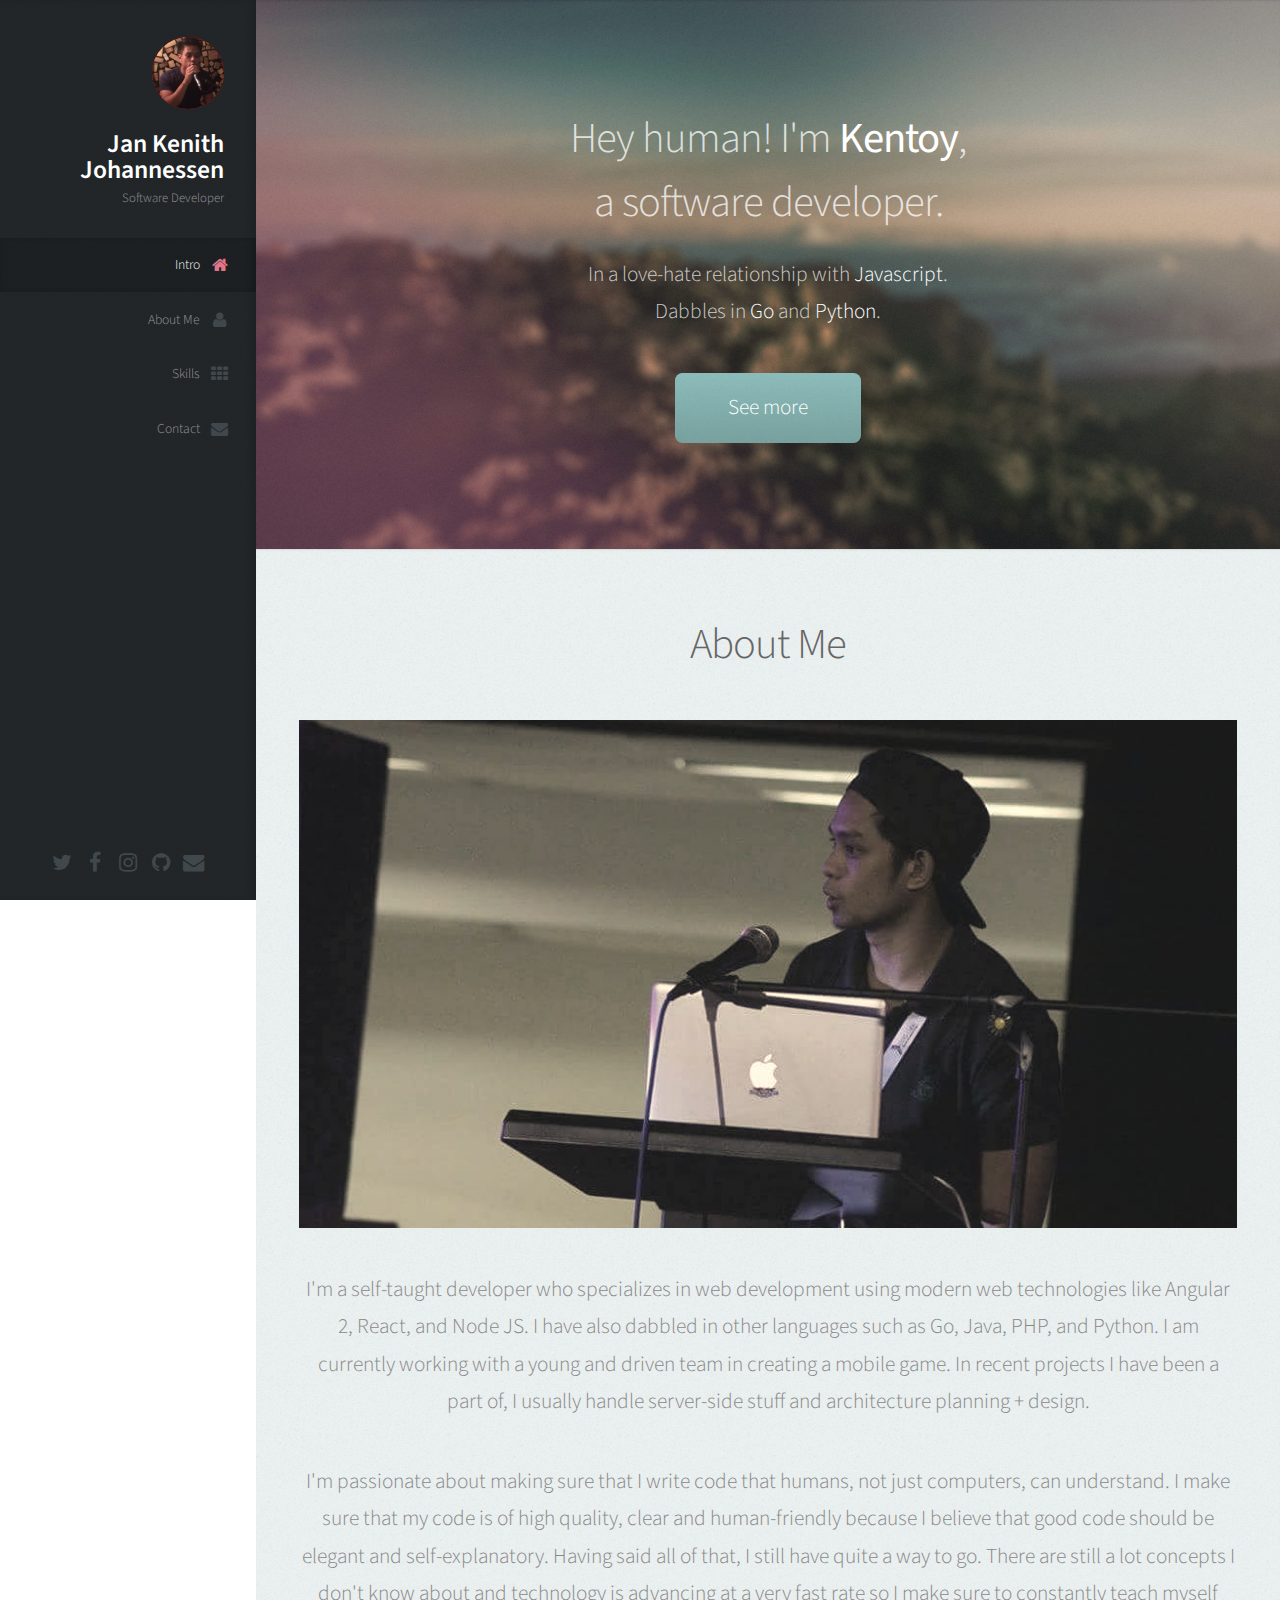
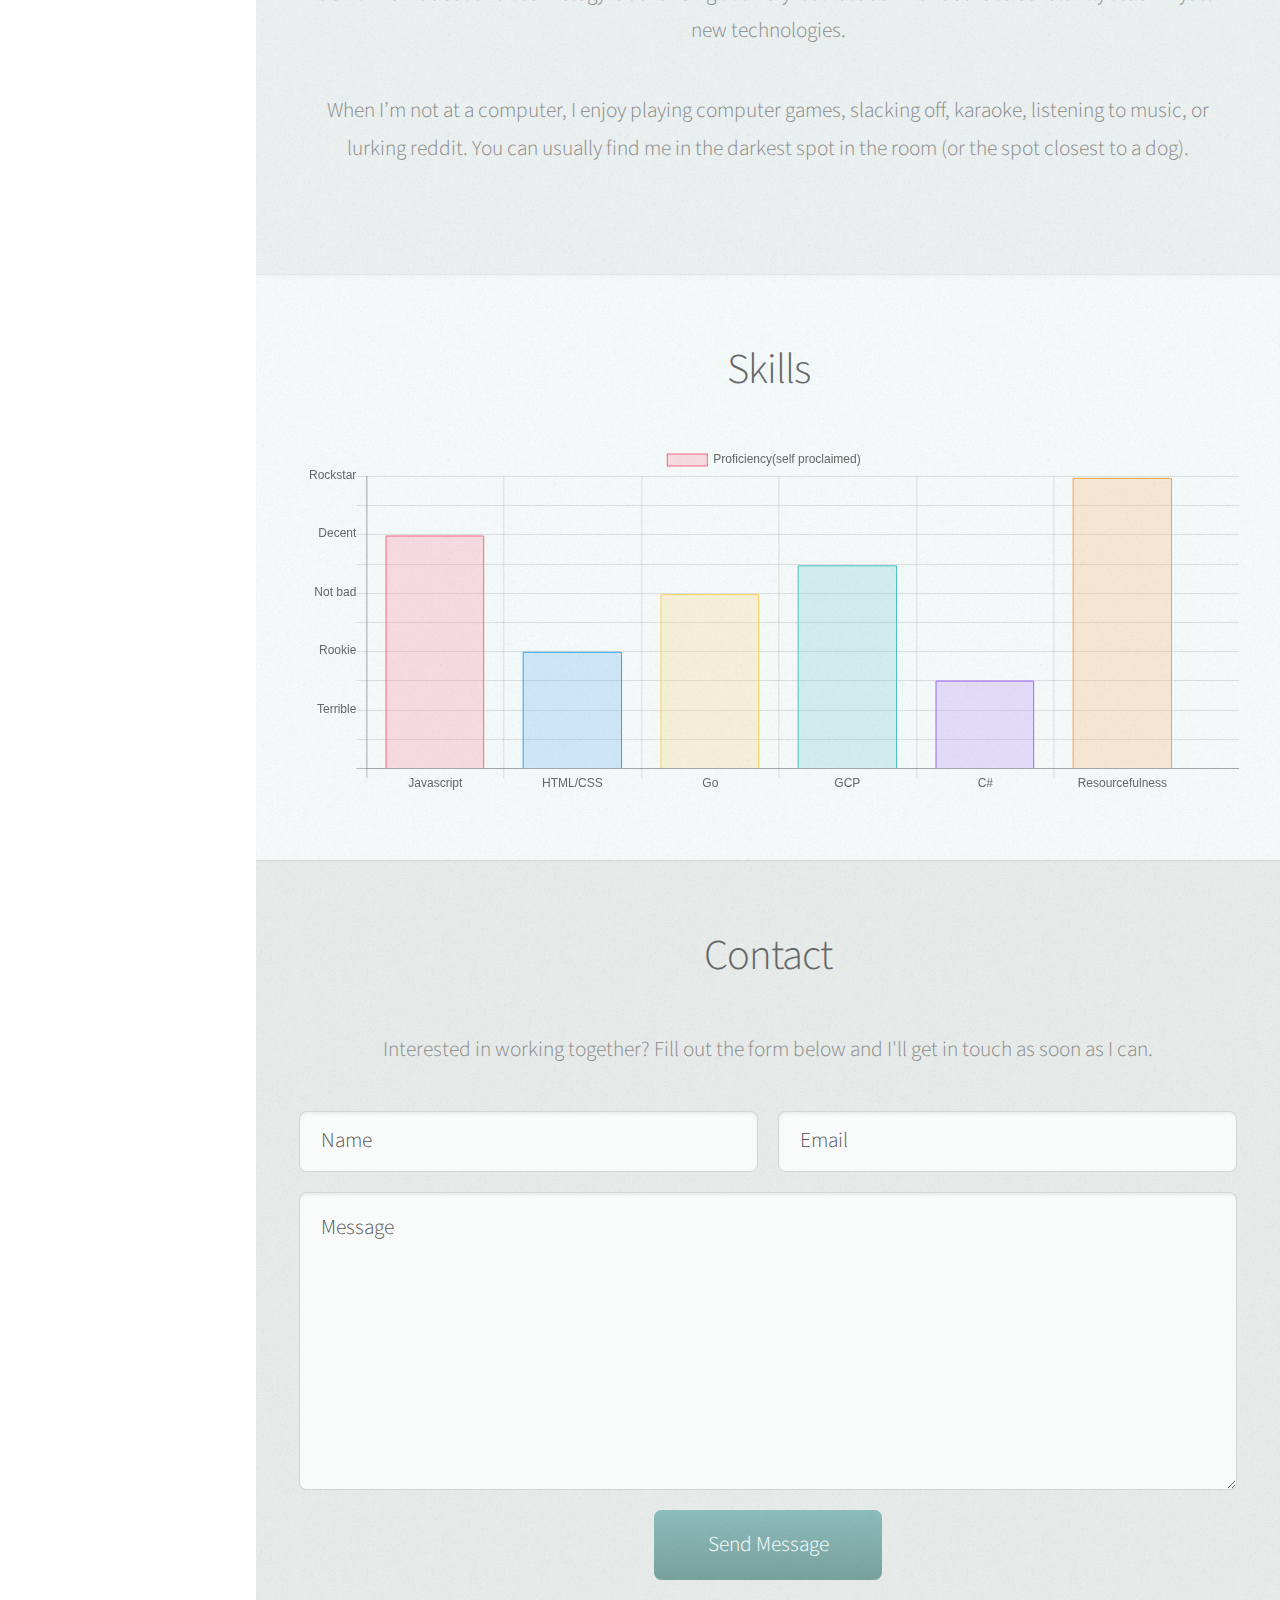
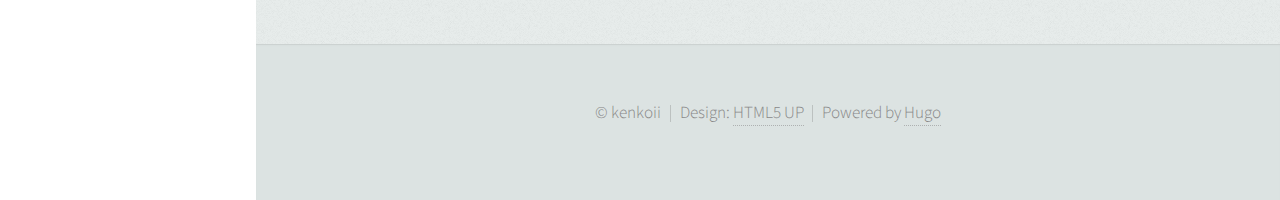
==== commit 4bab77cb: "added chart and about me" ====
--- a/index.html
+++ b/index.html
@@ -8,6 +8,8 @@
 		<meta name="viewport" content="width=device-width, initial-scale=1" />
 		
 		<link rel="stylesheet" href="/css/main.css" />
+
+		<script src="/js/Chart.min.js"></script>
 		
 		
 	</head>
@@ -21,7 +23,8 @@
 					
 						<div id="logo">
 							<span class="image avatar48"><img src="img/avatar.jpg" alt="" /></span>
-							<h1 id="title">Jan Kenith Johannessen</h1>
+							<h1 id="title">Jan Kenith 
+ Johannessen</h1>
 							<p>Software Developer</p>
 						</div>
 
@@ -31,7 +34,8 @@
 							<ul>
 								<li><a href="#top" id="top-link" class="skel-layers-ignoreHref"><span class="icon fa-home">Intro</span></a></li>
 								<li><a href="#about" id="about-link" class="skel-layers-ignoreHref"><span class="icon fa-user">About Me</span></a></li>
-								<li><a href="#portfolio" id="portfolio-link" class="skel-layers-ignoreHref"><span class="icon fa-th">Portfolio</span></a></li>
+								
+								<li><a href="#portfolio" id="portfolio-link" class="skel-layers-ignoreHref"><span class="icon fa-th">Skills</span></a></li>
 								<li><a href="#contact" id="contact-link" class="skel-layers-ignoreHref"><span class="icon fa-envelope">Contact</span></a></li>
 								
 							</ul>
@@ -48,7 +52,7 @@
               
               <li><a href="https://www.facebook.com/kenkoii" class="icon fa-facebook"><span class="label">facebook</span></a></li>
               
-              <li><a href="https://www.instagram.com/kenkoii" class="icon fa-instagram"><span class="label">instagram</span></a></li>
+              <li><a href="https://www.instagram.com/_kenkoii" class="icon fa-instagram"><span class="label">instagram</span></a></li>
               
               <li><a href="https://www.github.com/kenkoii" class="icon fa-github"><span class="label">github</span></a></li>
               
@@ -68,11 +72,10 @@
 						<div class="container">
 
 							<header>
-								<h2 class="alt">Hi! I'm <strong>Kentoy</strong>,<br />
-								a full-stack web developer<br />
-								based in Cebu, Philippines.</h2>
-								<p>I am focused on web development using modern web technologies<br />
-								like <strong>Angular 2, React,</strong> and <strong>NodeJS</strong> to name a few.</p>
+								<h2 class="alt">Hey human! I'm <strong><span style="font-weight: 400">Kentoy</span></strong>,<br />
+								a software developer.<br /></h2>
+								<p>In a love-hate relationship with <strong>Javascript</strong>. <br />
+								Dabbles in <strong>Go</strong> and <strong>Python</strong>.</p>
 							</header>
 
 							<footer>
@@ -93,43 +96,83 @@
 
 							<a href="#" class="image featured filtered"><img src="img/about_temp.jpg" alt="" /></a>
 
-							<p>Tincidunt eu elit diam magnis pretium accumsan etiam id urna. Ridiculus
-							ultricies curae quis et rhoncus velit. Lobortis elementum aliquet nec vitae
-							laoreet eget cubilia quam non etiam odio tincidunt montes. Elementum sem
-							parturient nulla quam placerat viverra mauris non cum elit tempus ullamcorper
-							dolor. Libero rutrum ut lacinia donec curae mus vel quisque sociis nec
-							ornare iaculis.</p>
+							<p>
+								I'm a self-taught developer who specializes in web development using modern web technologies like Angular 2, React, and Node JS. 
+								I have also dabbled in other languages such as Go, Java, PHP, and Python.
+								I am currently working with a young and driven team in creating a mobile game. In recent projects I have been a part of, I usually handle server-side stuff and architecture planning + design. 
+							</p>
+							<p>
+								I'm passionate about making sure that I write code that humans, not just computers, can understand. I make sure that my code is of high quality, clear and human-friendly because I believe that good code should be elegant and self-explanatory. 
+								Having said all of that, I still have quite a way to go. There are still a lot concepts I don't know about and technology is advancing at a very fast rate so I make sure to constantly teach myself new technologies.
+							</p>
+							<p>
+								When I’m not at a computer, I enjoy playing computer games, slacking off, karaoke, listening to music, or lurking reddit. You can usually find me in the darkest spot in the room (or the spot closest to a dog).
+							</p>
 
 						</div>
 					</section>					
 
 				
+					
 					<section id="portfolio" class="two">
 						<div class="container">
 
 							<header>
-								<h2>Portfolio</h2>
-							</header>
-
-							<p>Vitae natoque dictum etiam semper magnis enim feugiat convallis convallis
-							egestas rhoncus ridiculus in quis risus amet curabitur tempor orci penatibus.
-							Tellus erat mauris ipsum fermentum etiam vivamus eget. Nunc nibh morbi quis
-							fusce hendrerit lacus ridiculus.</p>
-
-
-              <div class="row">
-                <div class="4u 12u$(mobile)">
-                  
-                </div>
-
-                <div class="4u 12u$(mobile)">
-                  
-                </div>
-
-                <div class="4u 12u$(mobile)">
-                  
-                </div>
-              </div>
+								<h2>Skills</h2>
+							</header>
+							
+							<canvas id="myChart" width="400" height="150"></canvas>
+							<script>
+							var ctx = document.getElementById("myChart");
+							var myChart = new Chart(ctx, {
+								type: 'bar',
+								barValueSpacing: 2,
+								data: {
+									labels: ["Javascript", "HTML/CSS", "Go", "GCP", "C#", "Resourcefulness"],
+									datasets: [{
+										label: 'Proficiency(self proclaimed)',
+										data: [8, 4, 6, 7, 3, 10],
+										backgroundColor: [
+											'rgba(255, 99, 132, 0.2)',
+											'rgba(54, 162, 235, 0.2)',
+											'rgba(255, 206, 86, 0.2)',
+											'rgba(75, 192, 192, 0.2)',
+											'rgba(153, 102, 255, 0.2)',
+											'rgba(255, 159, 64, 0.2)'
+										],
+										borderColor: [
+											'rgba(255,99,132,1)',
+											'rgba(54, 162, 235, 1)',
+											'rgba(255, 206, 86, 1)',
+											'rgba(75, 192, 192, 1)',
+											'rgba(153, 102, 255, 1)',
+											'rgba(255, 159, 64, 1)'
+										],
+										borderWidth: 1
+									}]
+								},
+								options: {
+									scales: {
+										yAxes: [{
+											ticks: {
+												beginAtZero: true,
+												callback: function(label, index, labels) {
+													console.log(label);
+													switch(label) {
+														case 10: return 'Rockstar';
+														case 8: return 'Decent';
+														case 6: return 'Not bad';
+														case 4: return 'Rookie';
+														case 2: return 'Terrible';
+														default: return '';
+													}
+												}
+											}
+										}]
+									}
+								}
+							});
+							</script>
 
 
 						</div>
@@ -144,12 +187,12 @@
 								<h2>Contact</h2>
 							</header>
 
-							<p>Want to collaborate with me? or hire me perhaps? Get in touch with me through the form below.</p>
-
-							<form method="post" action="#">
+							<p>Interested in working together? Fill out the form below and I'll get in touch as soon as I can.</p>
+
+							<form method="post" action="https://formspree.io/jankenith.johannessen@gmail.com">
 								<div class="row">
 									<div class="6u 12u$(mobile)"><input type="text" name="name" placeholder="Name" /></div>
-									<div class="6u$ 12u$(mobile)"><input type="text" name="email" placeholder="Email" /></div>
+									<div class="6u$ 12u$(mobile)"><input type="text" name="_replyto" placeholder="Email" /></div>
 									<div class="12u$">
 										<textarea name="message" placeholder="Message"></textarea>
 									</div>
@@ -174,6 +217,7 @@
 
 			</div>
 
+
 		
 			<script src="/js/jquery.min.js"></script>
 			<script src="/js/jquery.scrolly.min.js"></script>
--- a/css/main.css
+++ b/css/main.css
@@ -2055,7 +2055,7 @@
 			position: relative;
 			color: #fff;
 			font-weight: 600;
-			font-size: 1em;
+			font-size: 1.2em;
 			line-height: 1em;
 		}
 
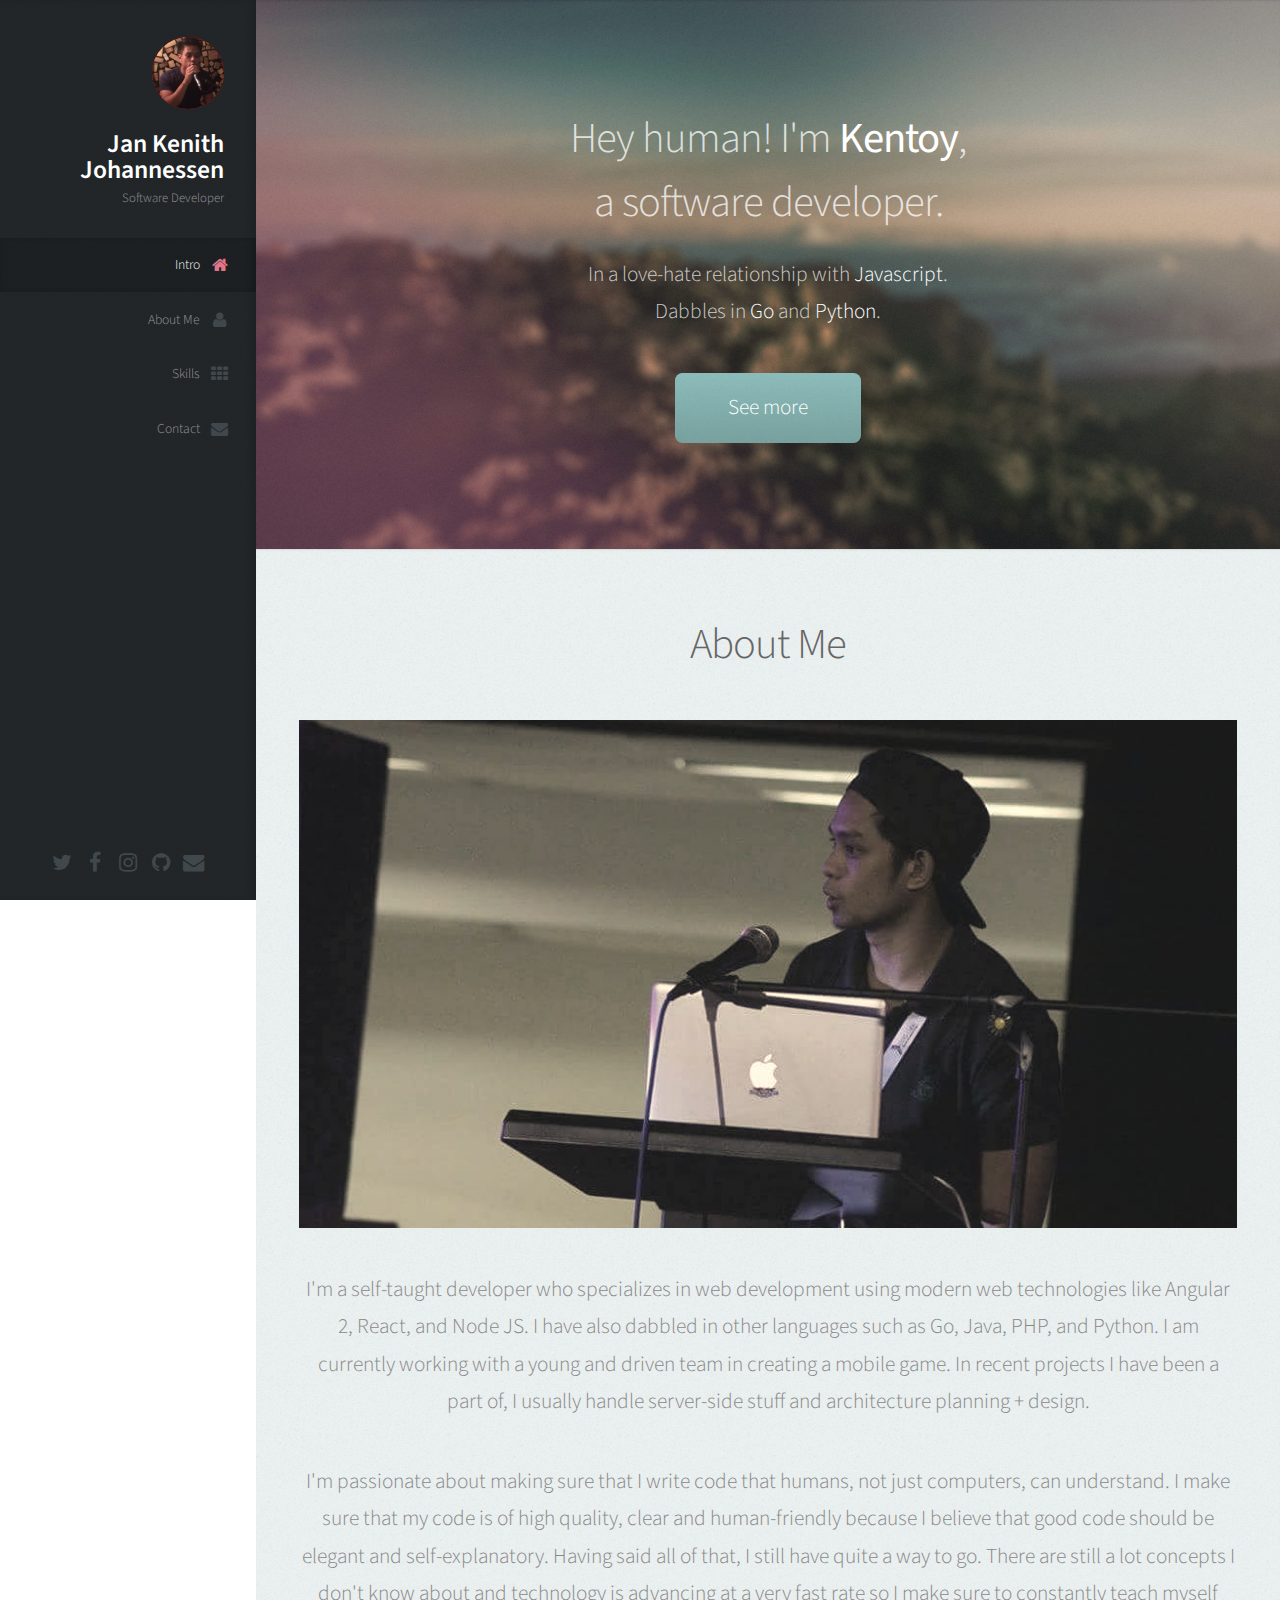
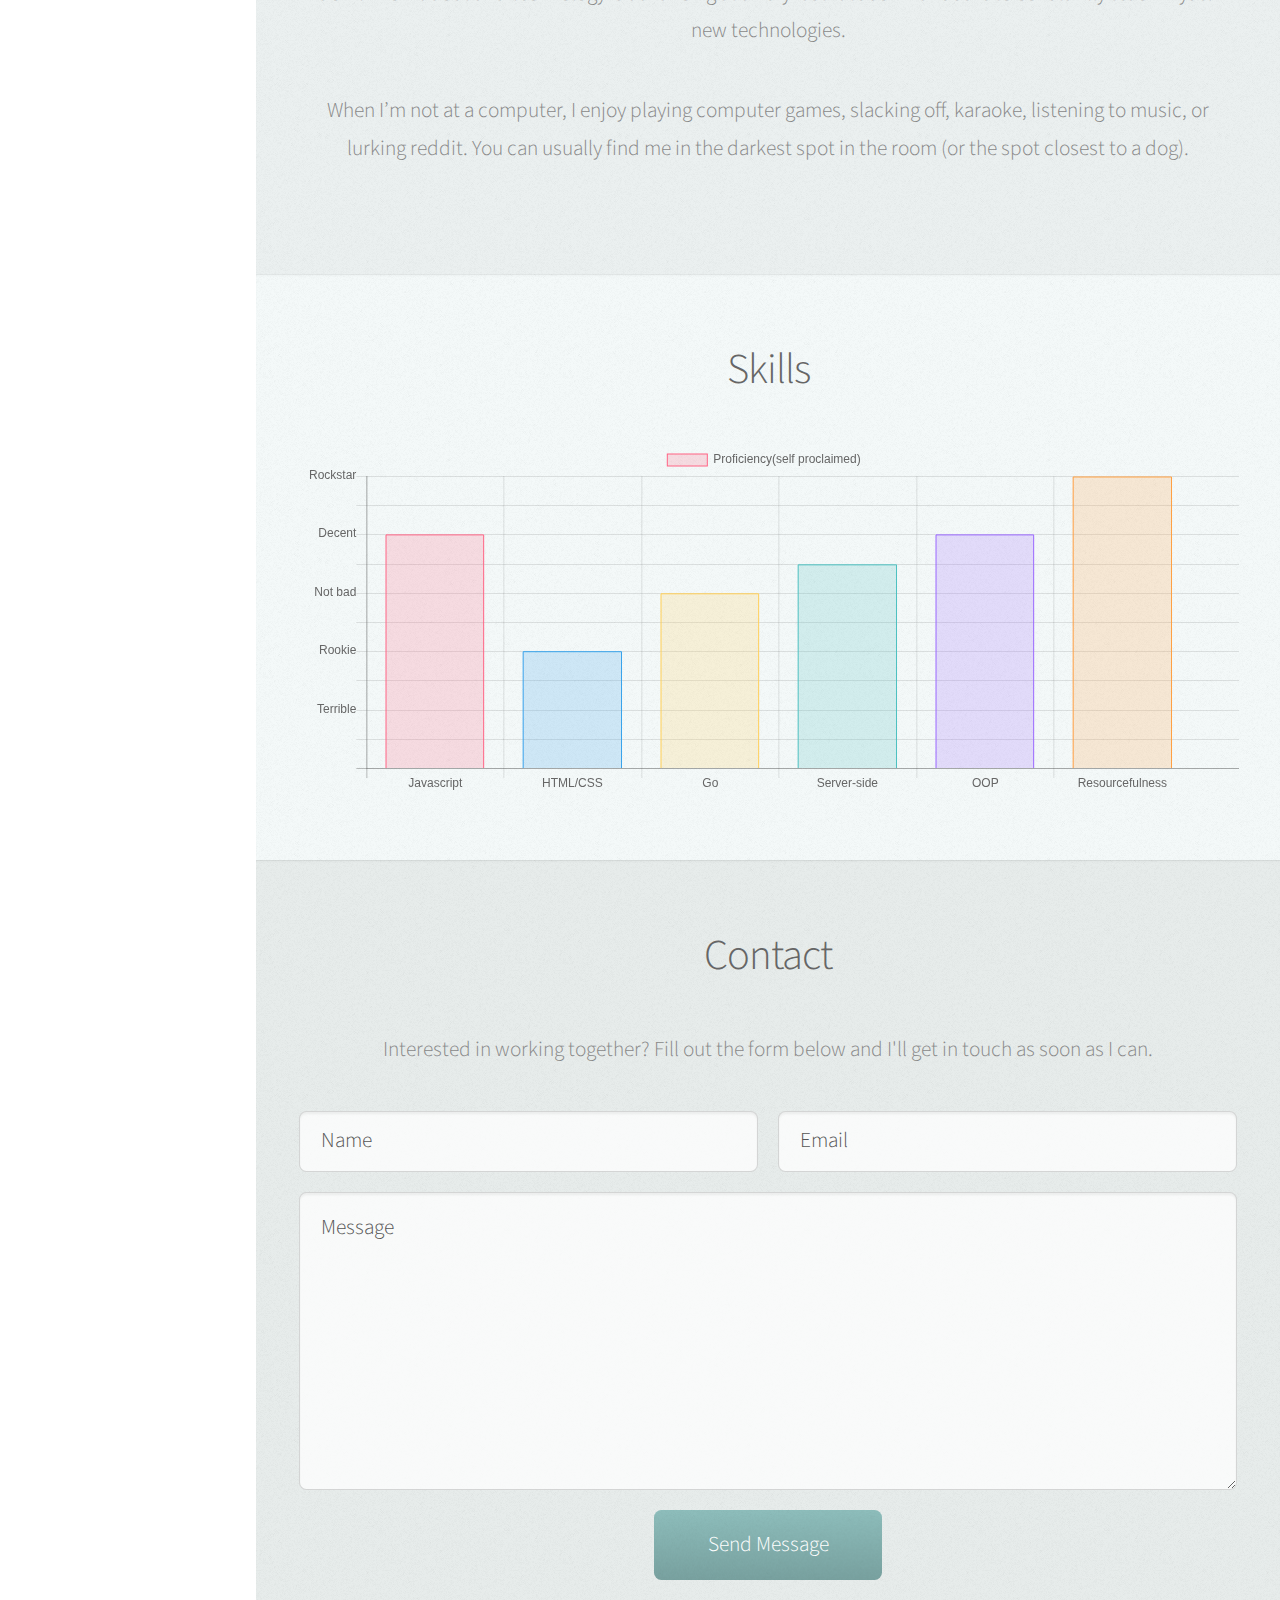
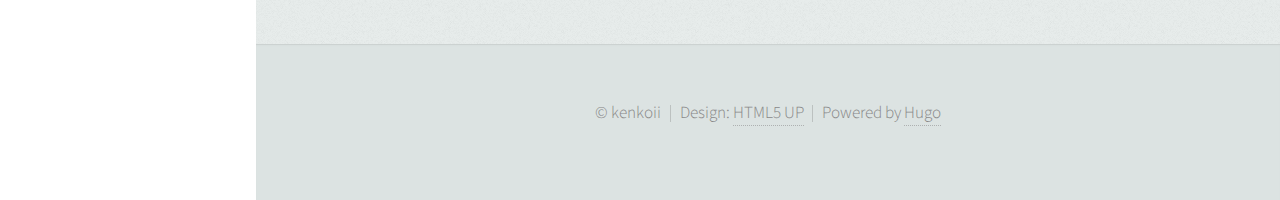
==== commit 3ad73ad6: "changed chart" ====
--- a/index.html
+++ b/index.html
@@ -128,10 +128,10 @@
 								type: 'bar',
 								barValueSpacing: 2,
 								data: {
-									labels: ["Javascript", "HTML/CSS", "Go", "GCP", "C#", "Resourcefulness"],
+									labels: ["Javascript", "HTML/CSS", "Go", "Server-side", "OOP", "Resourcefulness"],
 									datasets: [{
 										label: 'Proficiency(self proclaimed)',
-										data: [8, 4, 6, 7, 3, 10],
+										data: [8, 4, 6, 7, 8, 10],
 										backgroundColor: [
 											'rgba(255, 99, 132, 0.2)',
 											'rgba(54, 162, 235, 0.2)',
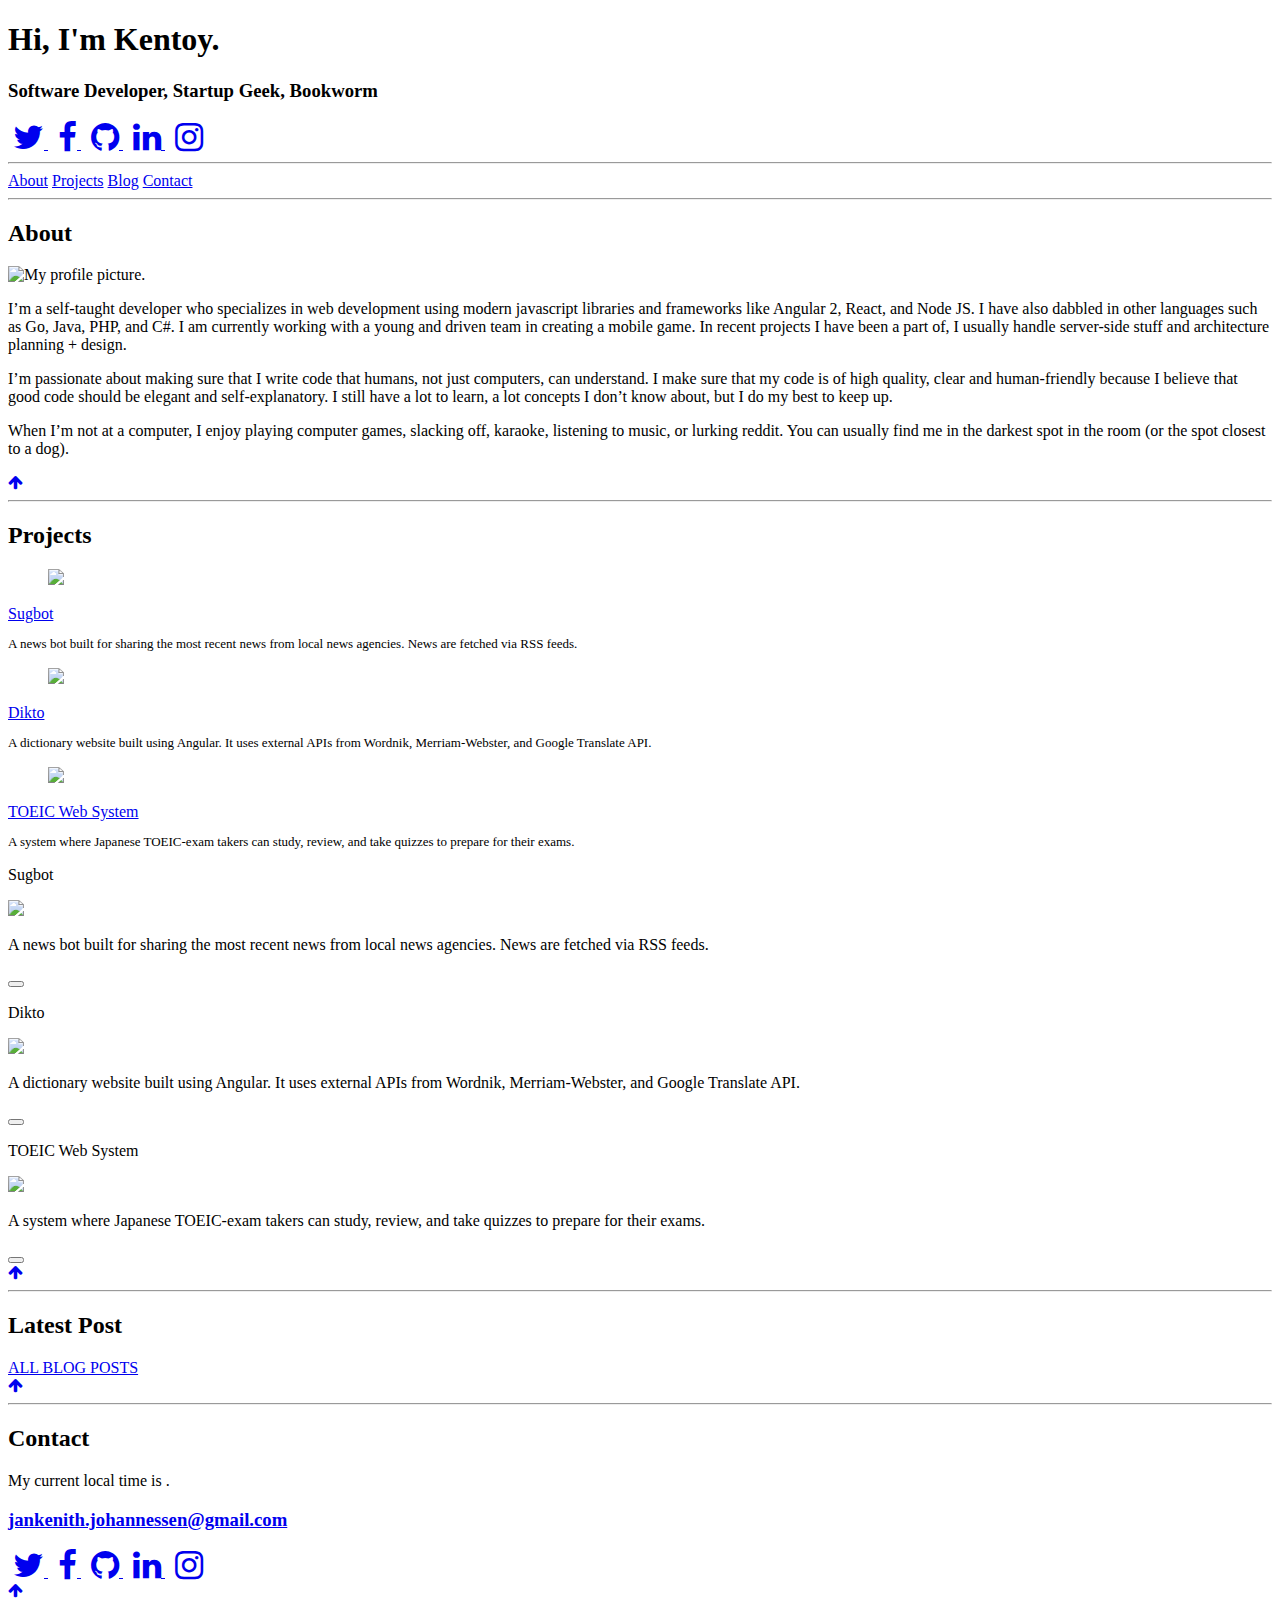
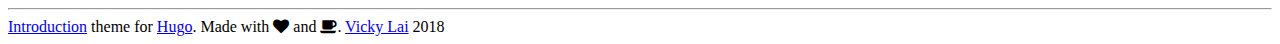
==== commit 3c2aa989: "changed theme" ====
--- a/index.html
+++ b/index.html
@@ -1,231 +1,492 @@
-<!DOCTYPE HTML>
-
-<html>
-	<head>
-	<meta name="generator" content="Hugo 0.21" />
-		<title>Jan Kenith Johannessen</title>
-		<meta charset="utf-8" />
-		<meta name="viewport" content="width=device-width, initial-scale=1" />
-		
-		<link rel="stylesheet" href="/css/main.css" />
-
-		<script src="/js/Chart.min.js"></script>
-		
-		
-	</head>
-	<body>
-
-		
-			<div id="header">
-
-				<div class="top">
-
-					
-						<div id="logo">
-							<span class="image avatar48"><img src="img/avatar.jpg" alt="" /></span>
-							<h1 id="title">Jan Kenith 
- Johannessen</h1>
-							<p>Software Developer</p>
-						</div>
-
-					
-						<nav id="nav">
-							
-							<ul>
-								<li><a href="#top" id="top-link" class="skel-layers-ignoreHref"><span class="icon fa-home">Intro</span></a></li>
-								<li><a href="#about" id="about-link" class="skel-layers-ignoreHref"><span class="icon fa-user">About Me</span></a></li>
-								
-								<li><a href="#portfolio" id="portfolio-link" class="skel-layers-ignoreHref"><span class="icon fa-th">Skills</span></a></li>
-								<li><a href="#contact" id="contact-link" class="skel-layers-ignoreHref"><span class="icon fa-envelope">Contact</span></a></li>
-								
-							</ul>
-						</nav>
-
-				</div>
-
-				<div class="bottom">
-
-					
-						<ul class="icons">
+
+
+<!DOCTYPE html>
+<html lang="en-us">
+
+<head>
+	<meta name="generator" content="Hugo 0.30.2" />
+<meta charset="utf-8">
+<meta http-equiv="X-UA-Compatible" content="chrome=1">
+<meta name="HandheldFriendly" content="True">
+<meta name="MobileOptimized" content="320">
+<meta name="viewport" content="width=device-width, initial-scale=1.0">
+<meta name="referrer" content="no-referrer">
+<meta name="description" content="Website Description">
+
+<base href="https://introduction.com/">
+<title>
+
+
+     Jan Kenith Johannessen 
+
+</title>
+<link rel="canonical" href="https://introduction.com/">
+
+
+
+
+
+
+
+<link rel="stylesheet" href="//cdnjs.cloudflare.com/ajax/libs/highlight.js/9.6.0/styles/default.min.css">
+    <script src="//cdnjs.cloudflare.com/ajax/libs/highlight.js/9.6.0/highlight.min.js"></script>
+    <script>hljs.initHighlightingOnLoad();</script>
+
+
+
+<script
+src="https://code.jquery.com/jquery-3.2.1.min.js"
+integrity="sha256-hwg4gsxgFZhOsEEamdOYGBf13FyQuiTwlAQgxVSNgt4="
+crossorigin="anonymous"></script>
+
+
+<link rel="stylesheet" href="//maxcdn.bootstrapcdn.com/font-awesome/4.7.0/css/font-awesome.min.css">
+<link rel="stylesheet" href="https://fonts.googleapis.com/css?family=Nunito+Sans">
+
+
+
+    <link rel="stylesheet" href="https://introduction.com/css/light-style.css">
+    
+
+
+
+
+<link rel="shortcut icon"
+
+    href="https://introduction.com/img/fav.ico"
+
+>
+
+
+
+
+
+
+  <link href="https://introduction.com/index.xml" rel="alternate" type="application/rss+xml" title="Jan Kenith Johannessen" />
+
+
+</head>
+
+<body>
+  
+
+
+<div class="section" id="top"> 
+
+<div class="hero is-medium">
+
+    
+    <div class="hero-body">
+        <div class="container has-text-centered">
+            
+            <h1 class="bold-title fade-in one">
+                Hi, I'm Kentoy.
+            </h1>
+            <h3 class="subtitle is-3  fade-in two">
+                Software Developer, Startup Geek, Bookworm
+            </h3>
+            
+            
+            <div class="fade-in three">
+                <div class="social-icons">
+    
+    <a href="https://twitter.com/kenkoii" style="margin: 5px">
+        <i class="fa fa-twitter" style="font-size: 33px"></i>
+    </a>
+    
+    <a href="https://facebook.com/kenkoii" style="margin: 5px">
+        <i class="fa fa-facebook" style="font-size: 33px"></i>
+    </a>
+    
+    <a href="https://github.com/kenkoii" style="margin: 5px">
+        <i class="fa fa-github" style="font-size: 33px"></i>
+    </a>
+    
+    <a href="https://linkedin.com/in/kenkoii" style="margin: 5px">
+        <i class="fa fa-linkedin" style="font-size: 33px"></i>
+    </a>
+    
+    <a href="https://instagram.com/_kenkoii" style="margin: 5px">
+        <i class="fa fa-instagram" style="font-size: 33px"></i>
+    </a>
+    
+</div>
+            </div>
+            
+        </div>
+    </div> 
+    
+    <div class="hero-foot fade-in three">
+    <hr>
+    <nav class="nav-center">
+        <a class="nav-item" href="#about">About</a>
+        
+        <a class="nav-item" href="#projects">Projects</a>
+        
+        
+        <a class="nav-item" href="#blog">Blog</a>
+        
+        <a class="nav-item" href="#contact">Contact</a>
+    </nav>
+    <hr>
+    </div>
+</div>
+</div>
+
+
+<div class="section no-padding fade-in three">
+
+
+<div class="section" id="about">
+    <div class="container">
+    <h2 class="title is-2 has-text-centered">About</h2>
+
+        <div class="columns">
+            
+            <div class="column is-one-third has-text-centered">
+              <img class="img-responsive avatar" src="https://introduction.com/img/avatar-square.jpg" alt="My profile picture.">
+            </div>
+            
+            <div class="column markdown">
+                
+                    
+                    
+                    
+                    
+                    
+                    
+                    
+                    
+                    
+                            <p>I&rsquo;m a self-taught developer who specializes in web development using modern javascript libraries and frameworks like Angular 2, React, and Node JS. I have also dabbled in other languages such as Go, Java, PHP, and C#. I am currently working with a young and driven team in creating a mobile game. In recent projects I have been a part of, I usually handle server-side stuff and architecture planning + design.</p>
+
+<p>I&rsquo;m passionate about making sure that I write code that humans, not just computers, can understand. I make sure that my code is of high quality, clear and human-friendly because I believe that good code should be elegant and self-explanatory. I still have a lot to learn, a lot concepts I don&rsquo;t know about, but I do my best to keep up.</p>
+
+<p>When I’m not at a computer, I enjoy playing computer games, slacking off, karaoke, listening to music, or lurking reddit. You can usually find me in the darkest spot in the room (or the spot closest to a dog).</p>
+
+                        
+                    
+            </div>
+        </div>
+    </div>
+
+<div class="container has-text-centered top-pad"><a href="#top"><i class="fa fa-arrow-up"></i></a></div>
+</div>
+
+<div class="container"><hr></div>
+
+
+
+    
+    <div class="section" id="projects">
+        <div class="container">
+    
+    <h2 class="title is-2 has-text-centered">Projects</h2>
+
+    <div class="section is-small">
+        <div class="columns is-multiline">
+             
+            
+            <div class="column is-one-third"> 
+                
+                <div class="card">
+                        <div class="card-image">
+                            <figure class="image is-3by2">
+                                <a 
+                                    href="https://facebook.com/sugbot"
+                                    >
+                                    <img src="https://i0.wp.com/images.phpgang.com/2016/08/Creating-a-simple-Slack-chat-bot-with-PHP.png">
+                                </a>
+                            </figure>
+                        </div>
+                        <div class="card-content has-text-centered top-pad">
+                                <a 
+                                    href="https://facebook.com/sugbot"
+                                    >
+                                    Sugbot
+                                </a>
+                                <br/>
+                                <div style="font-size: 13px"><p>A news bot built for sharing the most recent news from local news agencies. News are fetched via RSS feeds.</p>
+</div>
+                        </div>
+                </div>
+            </div>
               
-              <li><a href="https://www.twitter.com/kenkoii" class="icon fa-twitter"><span class="label">twitter</span></a></li>
+            
+            <div class="column is-one-third"> 
+                
+                <div class="card">
+                        <div class="card-image">
+                            <figure class="image is-3by2">
+                                <a 
+                                    href="https://dictionary.frecre.com"
+                                    >
+                                    <img src="https://dictionary.frecre.com/assets/images/polyglot-chat.svg">
+                                </a>
+                            </figure>
+                        </div>
+                        <div class="card-content has-text-centered top-pad">
+                                <a 
+                                    href="https://dictionary.frecre.com"
+                                    >
+                                    Dikto
+                                </a>
+                                <br/>
+                                <div style="font-size: 13px"><p>A dictionary website built using Angular. It uses external APIs from Wordnik, Merriam-Webster, and Google Translate API.</p>
+</div>
+                        </div>
+                </div>
+            </div>
               
-              <li><a href="https://www.facebook.com/kenkoii" class="icon fa-facebook"><span class="label">facebook</span></a></li>
-              
-              <li><a href="https://www.instagram.com/_kenkoii" class="icon fa-instagram"><span class="label">instagram</span></a></li>
-              
-              <li><a href="https://www.github.com/kenkoii" class="icon fa-github"><span class="label">github</span></a></li>
-              
-              <li><a href="mailto:jankenith.johannessen@gmail.com" class="icon fa-envelope"><span class="label">email</span></a></li>
-              
-						</ul>
-
-				</div>
-
-			</div>
-
-		
-			<div id="main">
-
-				
-					<section id="top" class="one dark cover">
-						<div class="container">
-
-							<header>
-								<h2 class="alt">Hey human! I'm <strong><span style="font-weight: 400">Kentoy</span></strong>,<br />
-								a software developer.<br /></h2>
-								<p>In a love-hate relationship with <strong>Javascript</strong>. <br />
-								Dabbles in <strong>Go</strong> and <strong>Python</strong>.</p>
-							</header>
-
-							<footer>
-								<a href="#about" class="button scrolly">See more</a>
-							</footer>
-
-						</div>
-					</section>
-
-
-				
-					<section id="about" class="three">
-						<div class="container">
-
-							<header>
-								<h2>About Me</h2>
-							</header>
-
-							<a href="#" class="image featured filtered"><img src="img/about_temp.jpg" alt="" /></a>
-
-							<p>
-								I'm a self-taught developer who specializes in web development using modern web technologies like Angular 2, React, and Node JS. 
-								I have also dabbled in other languages such as Go, Java, PHP, and Python.
-								I am currently working with a young and driven team in creating a mobile game. In recent projects I have been a part of, I usually handle server-side stuff and architecture planning + design. 
-							</p>
-							<p>
-								I'm passionate about making sure that I write code that humans, not just computers, can understand. I make sure that my code is of high quality, clear and human-friendly because I believe that good code should be elegant and self-explanatory. 
-								Having said all of that, I still have quite a way to go. There are still a lot concepts I don't know about and technology is advancing at a very fast rate so I make sure to constantly teach myself new technologies.
-							</p>
-							<p>
-								When I’m not at a computer, I enjoy playing computer games, slacking off, karaoke, listening to music, or lurking reddit. You can usually find me in the darkest spot in the room (or the spot closest to a dog).
-							</p>
-
-						</div>
-					</section>					
-
-				
-					
-					<section id="portfolio" class="two">
-						<div class="container">
-
-							<header>
-								<h2>Skills</h2>
-							</header>
-							
-							<canvas id="myChart" width="400" height="150"></canvas>
-							<script>
-							var ctx = document.getElementById("myChart");
-							var myChart = new Chart(ctx, {
-								type: 'bar',
-								barValueSpacing: 2,
-								data: {
-									labels: ["Javascript", "HTML/CSS", "Go", "Server-side", "OOP", "Resourcefulness"],
-									datasets: [{
-										label: 'Proficiency(self proclaimed)',
-										data: [8, 4, 6, 7, 8, 10],
-										backgroundColor: [
-											'rgba(255, 99, 132, 0.2)',
-											'rgba(54, 162, 235, 0.2)',
-											'rgba(255, 206, 86, 0.2)',
-											'rgba(75, 192, 192, 0.2)',
-											'rgba(153, 102, 255, 0.2)',
-											'rgba(255, 159, 64, 0.2)'
-										],
-										borderColor: [
-											'rgba(255,99,132,1)',
-											'rgba(54, 162, 235, 1)',
-											'rgba(255, 206, 86, 1)',
-											'rgba(75, 192, 192, 1)',
-											'rgba(153, 102, 255, 1)',
-											'rgba(255, 159, 64, 1)'
-										],
-										borderWidth: 1
-									}]
-								},
-								options: {
-									scales: {
-										yAxes: [{
-											ticks: {
-												beginAtZero: true,
-												callback: function(label, index, labels) {
-													console.log(label);
-													switch(label) {
-														case 10: return 'Rockstar';
-														case 8: return 'Decent';
-														case 6: return 'Not bad';
-														case 4: return 'Rookie';
-														case 2: return 'Terrible';
-														default: return '';
-													}
-												}
-											}
-										}]
-									}
-								}
-							});
-							</script>
-
-
-						</div>
-					</section>
-
-
-				
-					<section id="contact" class="four">
-						<div class="container">
-
-							<header>
-								<h2>Contact</h2>
-							</header>
-
-							<p>Interested in working together? Fill out the form below and I'll get in touch as soon as I can.</p>
-
-							<form method="post" action="https://formspree.io/jankenith.johannessen@gmail.com">
-								<div class="row">
-									<div class="6u 12u$(mobile)"><input type="text" name="name" placeholder="Name" /></div>
-									<div class="6u$ 12u$(mobile)"><input type="text" name="_replyto" placeholder="Email" /></div>
-									<div class="12u$">
-										<textarea name="message" placeholder="Message"></textarea>
-									</div>
-									<div class="12u$">
-										<input type="submit" value="Send Message" />
-									</div>
-								</div>
-							</form>
-
-						</div>
-					</section>
-
-			</div>
-
-		
-			<div id="footer">
-
-				
-					<ul class="copyright">
-						<li>&copy; kenkoii</li><li>Design: <a href="http://html5up.net">HTML5 UP</a></li><li>Powered by <a href="https://gohugo.io/">Hugo</a></li>
-					</ul>
-
-			</div>
-
-
-		
-			<script src="/js/jquery.min.js"></script>
-			<script src="/js/jquery.scrolly.min.js"></script>
-			<script src="/js/jquery.scrollzer.min.js"></script>
-			<script src="/js/skel.min.js"></script>
-			<script src="/js/util.js"></script>
-			
-			<script src="/js/main.js"></script>
-
-	</body>
-</html>
+            
+            <div class="column is-one-third"> 
+                
+                <div class="card">
+                        <div class="card-image">
+                            <figure class="image is-3by2">
+                                <a 
+                                    href="https://toeic.frecre.com"
+                                    >
+                                    <img src="img/TWS-logo.jpg">
+                                </a>
+                            </figure>
+                        </div>
+                        <div class="card-content has-text-centered top-pad">
+                                <a 
+                                    href="https://toeic.frecre.com"
+                                    >
+                                    TOEIC Web System
+                                </a>
+                                <br/>
+                                <div style="font-size: 13px"><p>A system where Japanese TOEIC-exam takers can study, review, and take quizzes to prepare for their exams.</p>
+</div>
+                        </div>
+                </div>
+            </div>
+                 
+    </div>
+</div>
+</div>
+
+
+
+ 
+<div class="modal" id="modalsugbot">
+    <div class="modal-background"></div>
+    <div class="modal-card">
+        
+        <header class="modal-card-header bottom-pad">
+            <p class="modal-card-title has-text-centered">Sugbot</p>
+        </header>
+        
+        
+            <img src="https://i0.wp.com/images.phpgang.com/2016/08/Creating-a-simple-Slack-chat-bot-with-PHP.png" class="img-responsive img-centered">
+        
+        
+        <section class="modal-card-body markdown">
+            <p>A news bot built for sharing the most recent news from local news agencies. News are fetched via RSS feeds.</p>
+
+        </section>
+        
+    </div>
+    <button class="modal-close is-large" aria-label="close" id="closesugbot"></button>
+</div>
+<script>
+    $('#projectsugbot').click(function() {
+        $('#modalsugbot').addClass('is-active');
+    });
+    $('#closesugbot').click(function() {
+        $('#modalsugbot').removeClass('is-active');
+    });
+</script>
+  
+<div class="modal" id="modaldikto">
+    <div class="modal-background"></div>
+    <div class="modal-card">
+        
+        <header class="modal-card-header bottom-pad">
+            <p class="modal-card-title has-text-centered">Dikto</p>
+        </header>
+        
+        
+            <img src="https://dictionary.frecre.com/assets/images/polyglot-chat.svg" class="img-responsive img-centered">
+        
+        
+        <section class="modal-card-body markdown">
+            <p>A dictionary website built using Angular. It uses external APIs from Wordnik, Merriam-Webster, and Google Translate API.</p>
+
+        </section>
+        
+    </div>
+    <button class="modal-close is-large" aria-label="close" id="closedikto"></button>
+</div>
+<script>
+    $('#projectdikto').click(function() {
+        $('#modaldikto').addClass('is-active');
+    });
+    $('#closedikto').click(function() {
+        $('#modaldikto').removeClass('is-active');
+    });
+</script>
+  
+<div class="modal" id="modaltoeic-web-system">
+    <div class="modal-background"></div>
+    <div class="modal-card">
+        
+        <header class="modal-card-header bottom-pad">
+            <p class="modal-card-title has-text-centered">TOEIC Web System</p>
+        </header>
+        
+        
+            <img src="img/TWS-logo.jpg" class="img-responsive img-centered">
+        
+        
+        <section class="modal-card-body markdown">
+            <p>A system where Japanese TOEIC-exam takers can study, review, and take quizzes to prepare for their exams.</p>
+
+        </section>
+        
+    </div>
+    <button class="modal-close is-large" aria-label="close" id="closetoeic-web-system"></button>
+</div>
+<script>
+    $('#projecttoeic-web-system').click(function() {
+        $('#modaltoeic-web-system').addClass('is-active');
+    });
+    $('#closetoeic-web-system').click(function() {
+        $('#modaltoeic-web-system').removeClass('is-active');
+    });
+</script>
+     
+
+
+<div class="container has-text-centered top-pad">
+    <a href="#top">
+        <i class="fa fa-arrow-up"></i>
+    </a>
+</div>
+
+    </div>
+
+    <div class="container"><hr></div>
+    
+
+
+
+    
+    <div class="section" id="blog">
+        <div class="container">
+
+
+<h2 class="title is-2 has-text-centered">Latest Post</h2>
+    
+
+
+
+<div class="container has-text-centered top-pad"><a href="https://introduction.com/blog">ALL BLOG POSTS</a></div>
+
+
+</div>
+
+<div class="container has-text-centered top-pad"><a href="#top"><i class="fa fa-arrow-up"></i></a></div>
+
+    </div>
+
+    <div class="container"><hr></div>
+    
+
+
+<div class="section" id="contact">
+    <div class="container has-text-centered">
+    <h2 class="title is-2">Contact</h2>
+        <div class="markdown">
+            
+                
+                
+                
+                
+                
+                
+                
+                        
+                    
+                
+                
+                
+        </div>
+
+        
+        <p>My current local time is <span id="time"></span>.</p>
+        <script type="text/javascript" src="https://introduction.com/js/moment.js"></script>
+        <script type="text/javascript" src="https://introduction.com/js/moment-timezone.js"></script>
+        <script type="text/javascript" src="https://introduction.com/js/moment-timezone-with-data-2012-2022.js"></script>
+
+        <script>
+        $(document).ready(function() {
+        var time = moment().tz("Asia\/Manila").format("h:mm A");
+        $('#time').html(time);
+        })
+        </script>
+        
+
+        
+        <h3 class="subtitle is-3 has-text-centered top-pad"><a href="mailto:jankenith.johannessen@gmail.com">jankenith.johannessen@gmail.com</a></h3>
+        
+
+        <div class="social-icons">
+    
+    <a href="https://twitter.com/kenkoii" style="margin: 5px">
+        <i class="fa fa-twitter" style="font-size: 33px"></i>
+    </a>
+    
+    <a href="https://facebook.com/kenkoii" style="margin: 5px">
+        <i class="fa fa-facebook" style="font-size: 33px"></i>
+    </a>
+    
+    <a href="https://github.com/kenkoii" style="margin: 5px">
+        <i class="fa fa-github" style="font-size: 33px"></i>
+    </a>
+    
+    <a href="https://linkedin.com/in/kenkoii" style="margin: 5px">
+        <i class="fa fa-linkedin" style="font-size: 33px"></i>
+    </a>
+    
+    <a href="https://instagram.com/_kenkoii" style="margin: 5px">
+        <i class="fa fa-instagram" style="font-size: 33px"></i>
+    </a>
+    
+</div>
+    </div>
+
+	<div class="container has-text-centered top-pad"><a href="#top"><i class="fa fa-arrow-up"></i></a></div>
+</div>
+
+<div class="container"><hr></div>
+
+
+
+<div class="section" id="footer">
+    <div class="container has-text-centered">
+        
+        <span class="footer-text"><a href="https://github.com/hivickylai/hugo-theme-introduction" target="_blank" rel="noopener">Introduction</a> theme for <a href="http://gohugo.io/" target="_blank" rel="noopener">Hugo</a>. Made with <i class="fa fa-heart"></i> and <i class="fa fa-coffee"></i>. <a href="https://vickylai.io" target="_blank" rel="noopener">Vicky Lai</a> 2018</span>
+        
+    </div>
+</div>
+
+
+</div>
+
+
+
+<script>
+$('a[href^="#"]').click(function(e) {
+    e.preventDefault();
+    var target = this.hash;
+    $('html, body').animate({
+    scrollTop: $(target).offset().top
+    }, 500);
+    return false;
+})
+</script>
+
+</body>
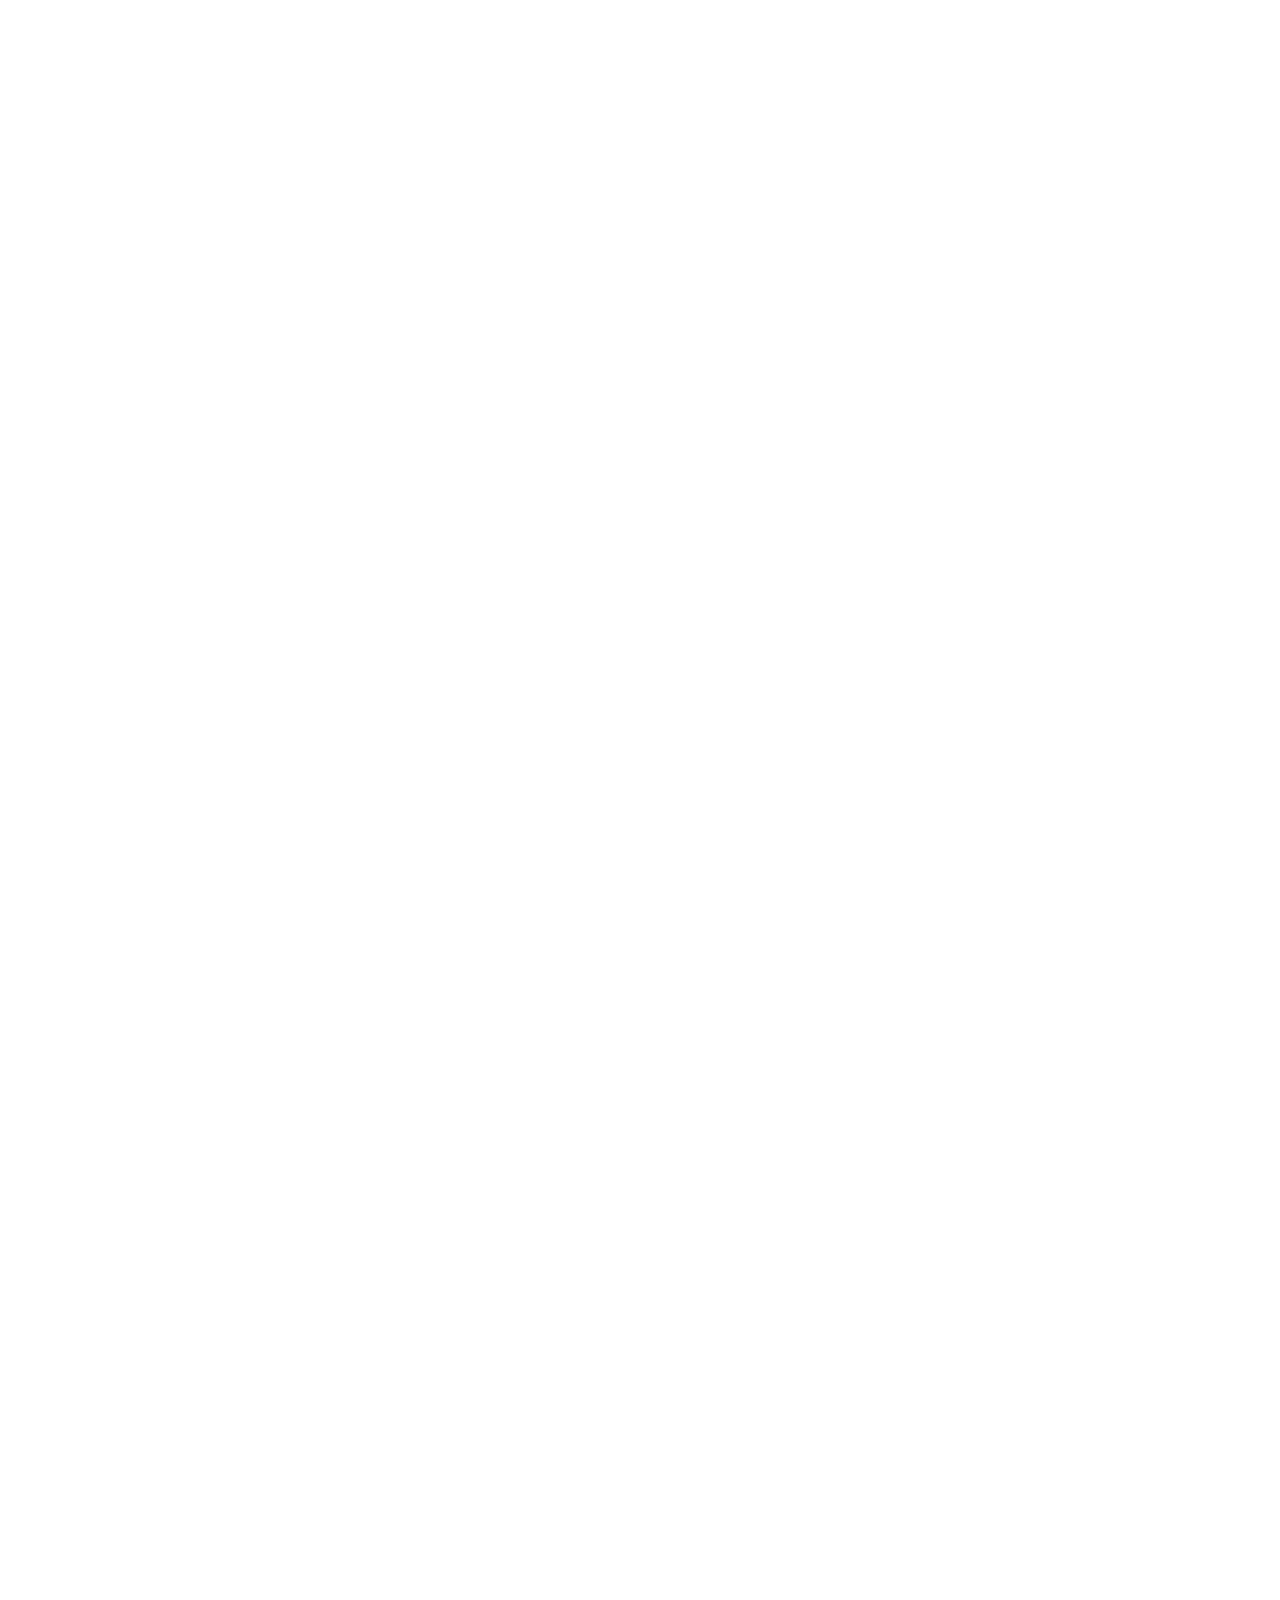
==== commit f5eae233: "changed config" ====
--- a/index.html
+++ b/index.html
@@ -13,14 +13,14 @@
 <meta name="referrer" content="no-referrer">
 <meta name="description" content="Website Description">
 
-<base href="https://introduction.com/">
+<base href="https://kenkoii.github.io/">
 <title>
 
 
      Jan Kenith Johannessen 
 
 </title>
-<link rel="canonical" href="https://introduction.com/">
+<link rel="canonical" href="https://kenkoii.github.io/">
 
 
 
@@ -45,7 +45,7 @@
 
 
 
-    <link rel="stylesheet" href="https://introduction.com/css/light-style.css">
+    <link rel="stylesheet" href="https://kenkoii.github.io/css/light-style.css">
     
 
 
@@ -53,7 +53,7 @@
 
 <link rel="shortcut icon"
 
-    href="https://introduction.com/img/fav.ico"
+    href="https://kenkoii.github.io/img/fav.ico"
 
 >
 
@@ -62,7 +62,7 @@
 
 
 
-  <link href="https://introduction.com/index.xml" rel="alternate" type="application/rss+xml" title="Jan Kenith Johannessen" />
+  <link href="https://kenkoii.github.io/index.xml" rel="alternate" type="application/rss+xml" title="Jan Kenith Johannessen" />
 
 
 </head>
@@ -144,7 +144,7 @@
         <div class="columns">
             
             <div class="column is-one-third has-text-centered">
-              <img class="img-responsive avatar" src="https://introduction.com/img/avatar-square.jpg" alt="My profile picture.">
+              <img class="img-responsive avatar" src="https://kenkoii.github.io/img/avatar-square.jpg" alt="My profile picture.">
             </div>
             
             <div class="column markdown">
@@ -383,7 +383,7 @@
 
 
 
-<div class="container has-text-centered top-pad"><a href="https://introduction.com/blog">ALL BLOG POSTS</a></div>
+<div class="container has-text-centered top-pad"><a href="https://kenkoii.github.io/blog">ALL BLOG POSTS</a></div>
 
 
 </div>
@@ -417,9 +417,9 @@
 
         
         <p>My current local time is <span id="time"></span>.</p>
-        <script type="text/javascript" src="https://introduction.com/js/moment.js"></script>
-        <script type="text/javascript" src="https://introduction.com/js/moment-timezone.js"></script>
-        <script type="text/javascript" src="https://introduction.com/js/moment-timezone-with-data-2012-2022.js"></script>
+        <script type="text/javascript" src="https://kenkoii.github.io/js/moment.js"></script>
+        <script type="text/javascript" src="https://kenkoii.github.io/js/moment-timezone.js"></script>
+        <script type="text/javascript" src="https://kenkoii.github.io/js/moment-timezone-with-data-2012-2022.js"></script>
 
         <script>
         $(document).ready(function() {
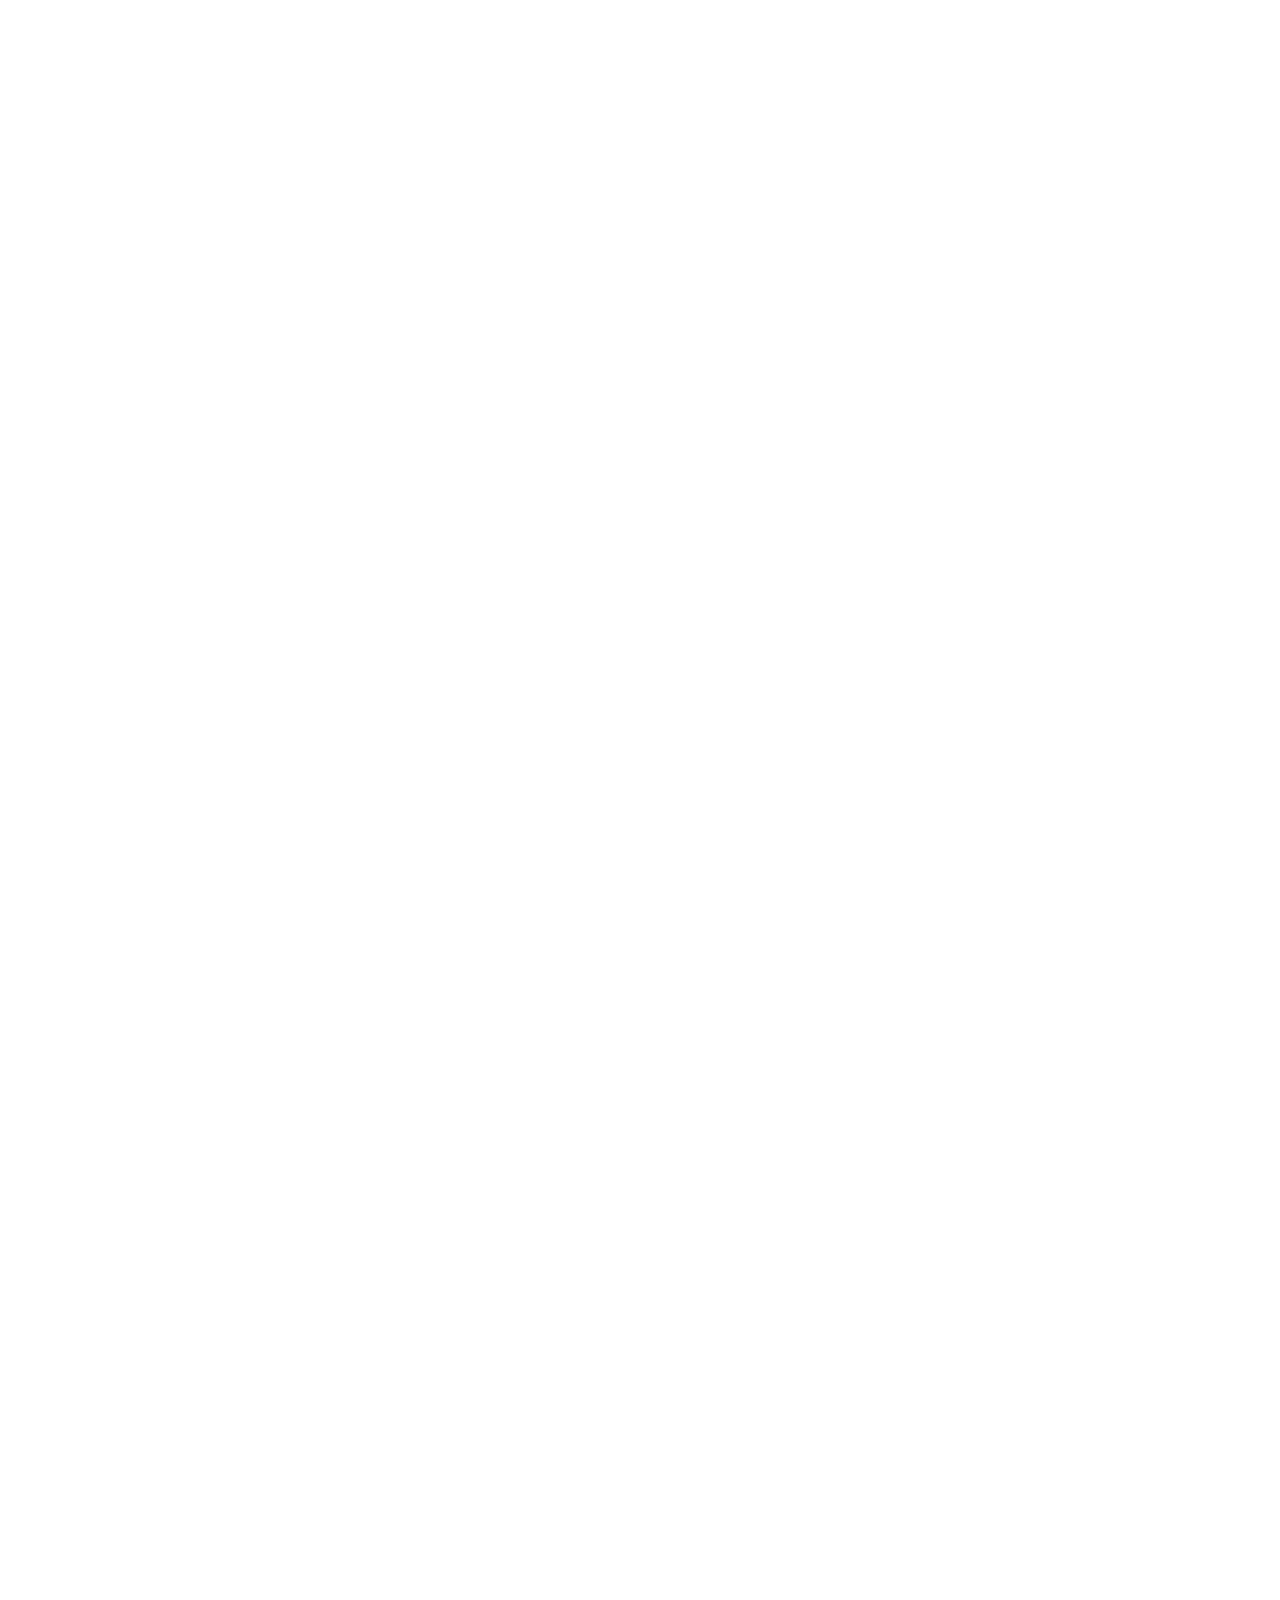
==== commit aa0e8e7a: "removed paragraph" ====
--- a/index.html
+++ b/index.html
@@ -159,8 +159,6 @@
                     
                     
                             <p>I&rsquo;m a self-taught developer who specializes in web development using modern javascript libraries and frameworks like Angular 2, React, and Node JS. I have also dabbled in other languages such as Go, Java, PHP, and C#. I am currently working with a young and driven team in creating a mobile game. In recent projects I have been a part of, I usually handle server-side stuff and architecture planning + design.</p>
-
-<p>I&rsquo;m passionate about making sure that I write code that humans, not just computers, can understand. I make sure that my code is of high quality, clear and human-friendly because I believe that good code should be elegant and self-explanatory. I still have a lot to learn, a lot concepts I don&rsquo;t know about, but I do my best to keep up.</p>
 
 <p>When I’m not at a computer, I enjoy playing computer games, slacking off, karaoke, listening to music, or lurking reddit. You can usually find me in the darkest spot in the room (or the spot closest to a dog).</p>
 
